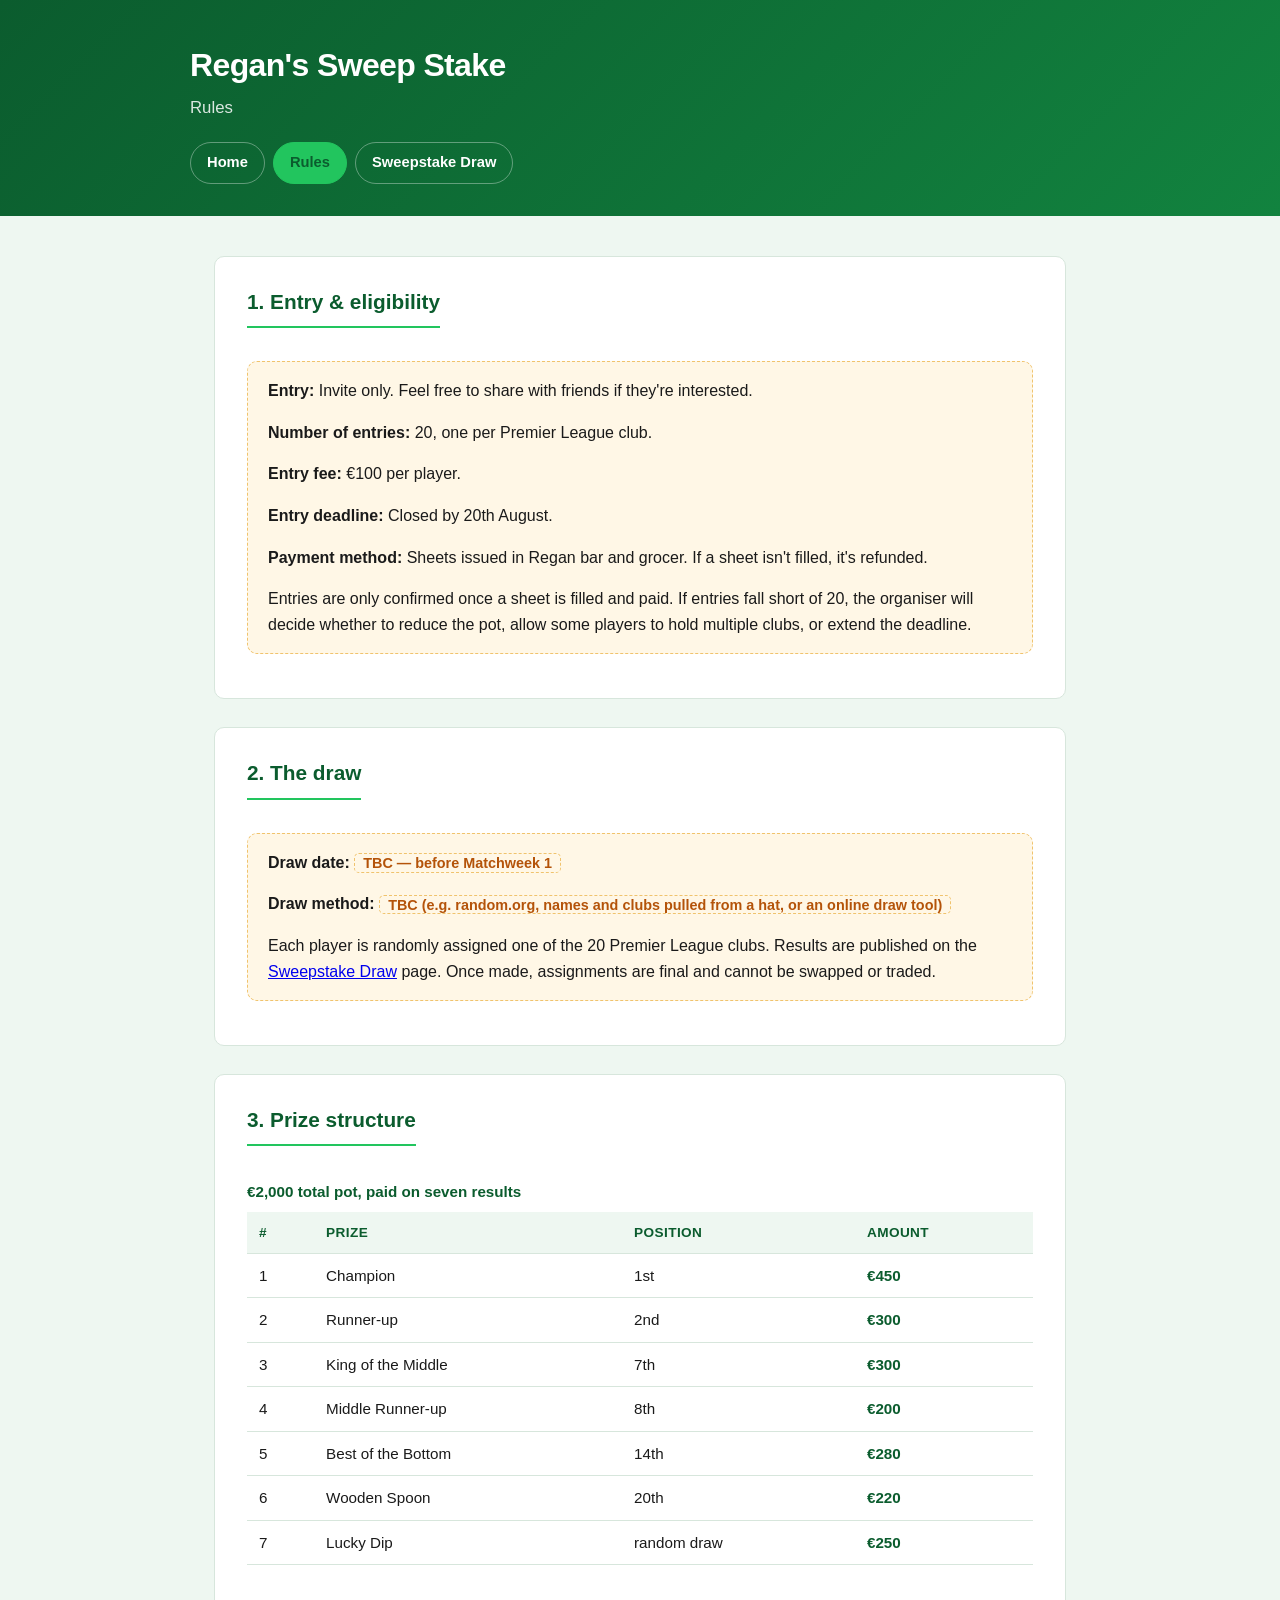
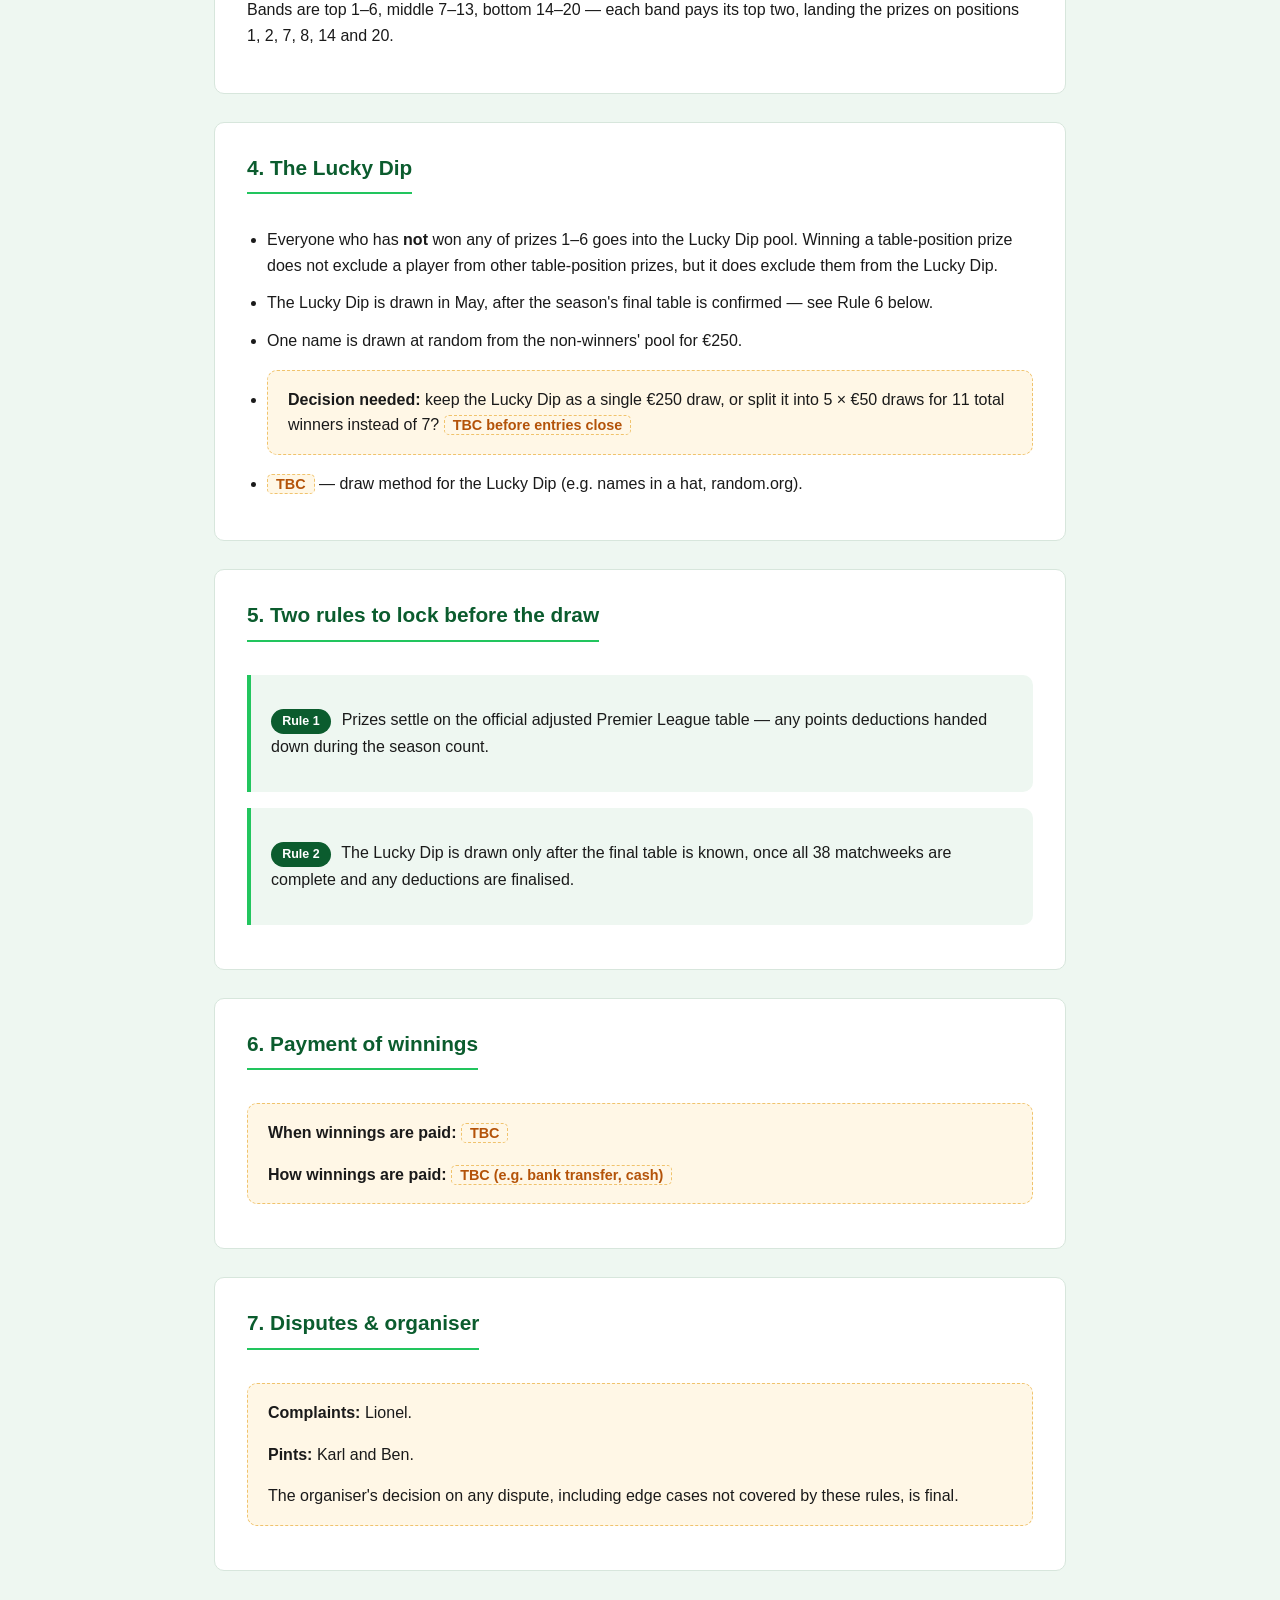
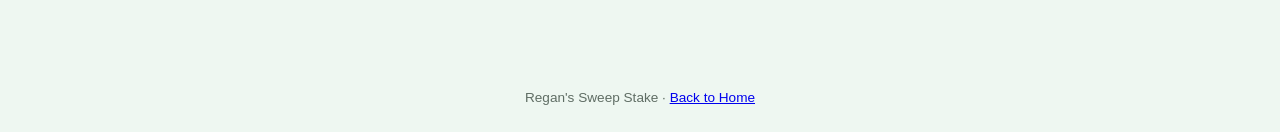
==== rules.html @ c2c874d7 "Remove 'the orange men' reference" ====
<!doctype html>
<html lang="en">
<head>
  <meta charset="utf-8">
  <meta name="viewport" content="width=device-width, initial-scale=1">
  <title>Rules &mdash; Regan's Sweep Stake</title>
  <link rel="stylesheet" href="assets/style.css">
</head>
<body>
  <header class="site-header">
    <div class="header-inner">
      <h1>Regan's Sweep Stake</h1>
      <p class="tagline">Rules</p>
      <nav class="site-nav">
        <a href="index.html">Home</a>
        <a href="rules.html" class="active">Rules</a>
        <a href="sweepstake.html">Sweepstake Draw</a>
      </nav>
    </div>
  </header>

  <main>
    <section>
      <h2>1. Entry &amp; eligibility</h2>
      <div class="placeholder-block">
        <p><strong>Entry:</strong> Invite only. Feel free to share with friends if they're interested.</p>
        <p><strong>Number of entries:</strong> 20, one per Premier League club.</p>
        <p><strong>Entry fee:</strong> &euro;100 per player.</p>
        <p><strong>Entry deadline:</strong> Closed by 20th August.</p>
        <p><strong>Payment method:</strong> Sheets issued in Regan bar and grocer. If a sheet isn't filled, it's refunded.</p>
        <p>Entries are only confirmed once a sheet is filled and paid. If entries fall short of 20, the organiser will decide whether to reduce the pot, allow some players to hold multiple clubs, or extend the deadline.</p>
      </div>
    </section>

    <section>
      <h2>2. The draw</h2>
      <div class="placeholder-block">
        <p><strong>Draw date:</strong> <span class="placeholder">TBC &mdash; before Matchweek 1</span></p>
        <p><strong>Draw method:</strong> <span class="placeholder">TBC (e.g. random.org, names and clubs pulled from a hat, or an online draw tool)</span></p>
        <p>Each player is randomly assigned one of the 20 Premier League clubs. Results are published on the <a href="sweepstake.html">Sweepstake Draw</a> page. Once made, assignments are final and cannot be swapped or traded.</p>
      </div>
    </section>

    <section>
      <h2>3. Prize structure</h2>
      <div class="overflow-scroll">
        <table>
          <caption>&euro;2,000 total pot, paid on seven results</caption>
          <thead>
            <tr>
              <th>#</th>
              <th>Prize</th>
              <th>Position</th>
              <th>Amount</th>
            </tr>
          </thead>
          <tbody>
            <tr class="prize-row"><td>1</td><td>Champion</td><td>1st</td><td class="amount">&euro;450</td></tr>
            <tr class="prize-row"><td>2</td><td>Runner-up</td><td>2nd</td><td class="amount">&euro;300</td></tr>
            <tr class="prize-row"><td>3</td><td>King of the Middle</td><td>7th</td><td class="amount">&euro;300</td></tr>
            <tr class="prize-row"><td>4</td><td>Middle Runner-up</td><td>8th</td><td class="amount">&euro;200</td></tr>
            <tr class="prize-row"><td>5</td><td>Best of the Bottom</td><td>14th</td><td class="amount">&euro;280</td></tr>
            <tr class="prize-row"><td>6</td><td>Wooden Spoon</td><td>20th</td><td class="amount">&euro;220</td></tr>
            <tr class="prize-row"><td>7</td><td>Lucky Dip</td><td>random draw</td><td class="amount">&euro;250</td></tr>
          </tbody>
        </table>
      </div>
      <p>
        Bands are top 1&ndash;6, middle 7&ndash;13, bottom 14&ndash;20 &mdash; each band pays
        its top two, landing the prizes on positions 1, 2, 7, 8, 14 and 20.
      </p>
    </section>

    <section id="lucky-dip">
      <h2>4. The Lucky Dip</h2>
      <ul class="rules-list">
        <li>Everyone who has <strong>not</strong> won any of prizes 1&ndash;6 goes into the Lucky Dip pool. Winning a table-position prize does not exclude a player from other table-position prizes, but it does exclude them from the Lucky Dip.</li>
        <li>The Lucky Dip is drawn in May, after the season's final table is confirmed &mdash; see Rule 6 below.</li>
        <li>One name is drawn at random from the non-winners' pool for &euro;250.</li>
        <li>
          <div class="placeholder-block">
            <p><strong>Decision needed:</strong> keep the Lucky Dip as a single &euro;250 draw, or split it into 5 &times; &euro;50 draws for 11 total winners instead of 7? <span class="placeholder">TBC before entries close</span></p>
          </div>
        </li>
        <li><span class="placeholder">TBC</span> &mdash; draw method for the Lucky Dip (e.g. names in a hat, random.org).</li>
      </ul>
    </section>

    <section>
      <h2>5. Two rules to lock before the draw</h2>
      <div class="callout locked">
        <p><span class="pill">Rule 1</span> Prizes settle on the official adjusted Premier League table &mdash; any points deductions handed down during the season count.</p>
      </div>
      <div class="callout locked">
        <p><span class="pill">Rule 2</span> The Lucky Dip is drawn only after the final table is known, once all 38 matchweeks are complete and any deductions are finalised.</p>
      </div>
    </section>

    <section>
      <h2>6. Payment of winnings</h2>
      <div class="placeholder-block">
        <p><strong>When winnings are paid:</strong> <span class="placeholder">TBC</span></p>
        <p><strong>How winnings are paid:</strong> <span class="placeholder">TBC (e.g. bank transfer, cash)</span></p>
      </div>
    </section>

    <section>
      <h2>7. Disputes &amp; organiser</h2>
      <div class="placeholder-block">
        <p><strong>Complaints:</strong> Lionel.</p>
        <p><strong>Pints:</strong> Karl and Ben.</p>
        <p>The organiser's decision on any dispute, including edge cases not covered by these rules, is final.</p>
      </div>
    </section>
  </main>

  <footer class="site-footer">
    Regan's Sweep Stake &middot; <a href="index.html">Back to Home</a>
  </footer>
</body>
</html>
---- assets/style.css ----
:root {
  --purple: #0b5c2e;
  --purple-light: #12833f;
  --green: #22c55e;
  --ink: #1a1a1a;
  --paper: #ffffff;
  --paper-alt: #eef7f1;
  --border: #d7e6dc;
  --amber: #b45309;
  --amber-bg: #fff7e6;
  --amber-border: #f0c36d;
  --muted: #5f6d64;
  --radius: 10px;
  --max-width: 900px;
}

* { box-sizing: border-box; }

body {
  margin: 0;
  font-family: -apple-system, BlinkMacSystemFont, "Segoe UI", Roboto, Helvetica, Arial, sans-serif;
  color: var(--ink);
  background: var(--paper-alt);
  line-height: 1.6;
}

header.site-header {
  background: linear-gradient(135deg, var(--purple), var(--purple-light));
  color: var(--paper);
  padding: 2.5rem 1.5rem 2rem;
}

.header-inner {
  max-width: var(--max-width);
  margin: 0 auto;
}

.site-header h1 {
  margin: 0 0 0.25rem;
  font-size: 2rem;
  letter-spacing: -0.02em;
}

.site-header p.tagline {
  margin: 0 0 1.25rem;
  color: rgba(255,255,255,0.85);
  font-size: 1.05rem;
}

nav.site-nav {
  display: flex;
  gap: 0.5rem;
  flex-wrap: wrap;
}

nav.site-nav a {
  color: var(--paper);
  text-decoration: none;
  padding: 0.5rem 1rem;
  border-radius: 999px;
  border: 1px solid rgba(255,255,255,0.35);
  font-size: 0.92rem;
  font-weight: 600;
  transition: background 0.15s ease;
}

nav.site-nav a:hover,
nav.site-nav a.active {
  background: var(--green);
  border-color: var(--green);
  color: var(--purple);
}

main {
  max-width: var(--max-width);
  margin: 0 auto;
  padding: 2.5rem 1.5rem 4rem;
}

section {
  background: var(--paper);
  border: 1px solid var(--border);
  border-radius: var(--radius);
  padding: 1.75rem 2rem;
  margin-bottom: 1.75rem;
}

section h2 {
  margin-top: 0;
  color: var(--purple);
  font-size: 1.3rem;
  border-bottom: 2px solid var(--green);
  padding-bottom: 0.5rem;
  display: inline-block;
}

section h3 {
  color: var(--purple);
  font-size: 1.05rem;
  margin-bottom: 0.5rem;
}

table {
  width: 100%;
  border-collapse: collapse;
  margin: 1rem 0;
  font-size: 0.95rem;
}

caption {
  caption-side: top;
  text-align: left;
  font-weight: 600;
  color: var(--purple);
  margin-bottom: 0.5rem;
}

th, td {
  text-align: left;
  padding: 0.6rem 0.75rem;
  border-bottom: 1px solid var(--border);
}

th {
  background: var(--paper-alt);
  color: var(--purple);
  font-weight: 700;
  font-size: 0.85rem;
  text-transform: uppercase;
  letter-spacing: 0.03em;
}

tr.prize-row td.amount {
  font-weight: 700;
  color: var(--purple);
}

.overflow-scroll {
  overflow-x: auto;
}

.placeholder {
  color: var(--amber);
  background: var(--amber-bg);
  border: 1px dashed var(--amber-border);
  padding: 0.05rem 0.5rem;
  border-radius: 5px;
  font-size: 0.9em;
  font-weight: 600;
  white-space: nowrap;
}

.placeholder-block {
  background: var(--amber-bg);
  border: 1px dashed var(--amber-border);
  border-radius: var(--radius);
  padding: 1rem 1.25rem;
  margin: 1rem 0;
}

.placeholder-block p:first-child { margin-top: 0; }
.placeholder-block p:last-child { margin-bottom: 0; }

.callout {
  background: var(--paper-alt);
  border-left: 4px solid var(--purple);
  border-radius: 0 var(--radius) var(--radius) 0;
  padding: 1rem 1.25rem;
  margin: 1rem 0;
}

.callout.locked {
  border-left-color: var(--green);
}

.pill {
  display: inline-block;
  background: var(--purple);
  color: var(--paper);
  border-radius: 999px;
  padding: 0.15rem 0.7rem;
  font-size: 0.78rem;
  font-weight: 700;
  margin-right: 0.4rem;
}

ol.rules-list, ul.rules-list {
  padding-left: 1.25rem;
}

ol.rules-list li, ul.rules-list li {
  margin-bottom: 0.75rem;
}

.pot-total {
  font-size: 1.5rem;
  font-weight: 800;
  color: var(--purple);
}

.committee-grid {
  display: grid;
  grid-template-columns: repeat(3, 1fr);
  gap: 1.5rem;
  text-align: center;
}

.committee-member img {
  width: 120px;
  height: 120px;
  border-radius: 50%;
  object-fit: cover;
  object-position: top center;
  border: 3px solid var(--green);
  display: block;
  margin: 0 auto 0.75rem;
}

.committee-member .name {
  font-weight: 700;
  color: var(--purple);
  margin: 0 0 0.15rem;
}

.committee-member .title {
  color: var(--muted);
  font-size: 0.88rem;
  margin: 0;
}

@media (max-width: 600px) {
  .committee-grid {
    grid-template-columns: 1fr;
  }
}

.opener {
  background: linear-gradient(135deg, var(--paper), var(--paper-alt));
  border: 2px solid var(--green);
}

.opener .opener-lede {
  font-size: 1.2rem;
  font-weight: 800;
  color: var(--purple);
  margin-top: 0;
}

.opener .opener-meta {
  font-size: 0.9rem;
  color: var(--muted);
  border-top: 1px dashed var(--border);
  padding-top: 0.85rem;
  margin-top: 1.15rem;
  margin-bottom: 0;
}

.opener .opener-meta + .opener-meta {
  border-top: none;
  padding-top: 0;
  margin-top: 0.5rem;
}

footer.site-footer {
  max-width: var(--max-width);
  margin: 0 auto;
  padding: 1.5rem;
  text-align: center;
  color: var(--muted);
  font-size: 0.85rem;
}

@media (max-width: 600px) {
  section { padding: 1.25rem 1.25rem; }
  .site-header h1 { font-size: 1.6rem; }
}
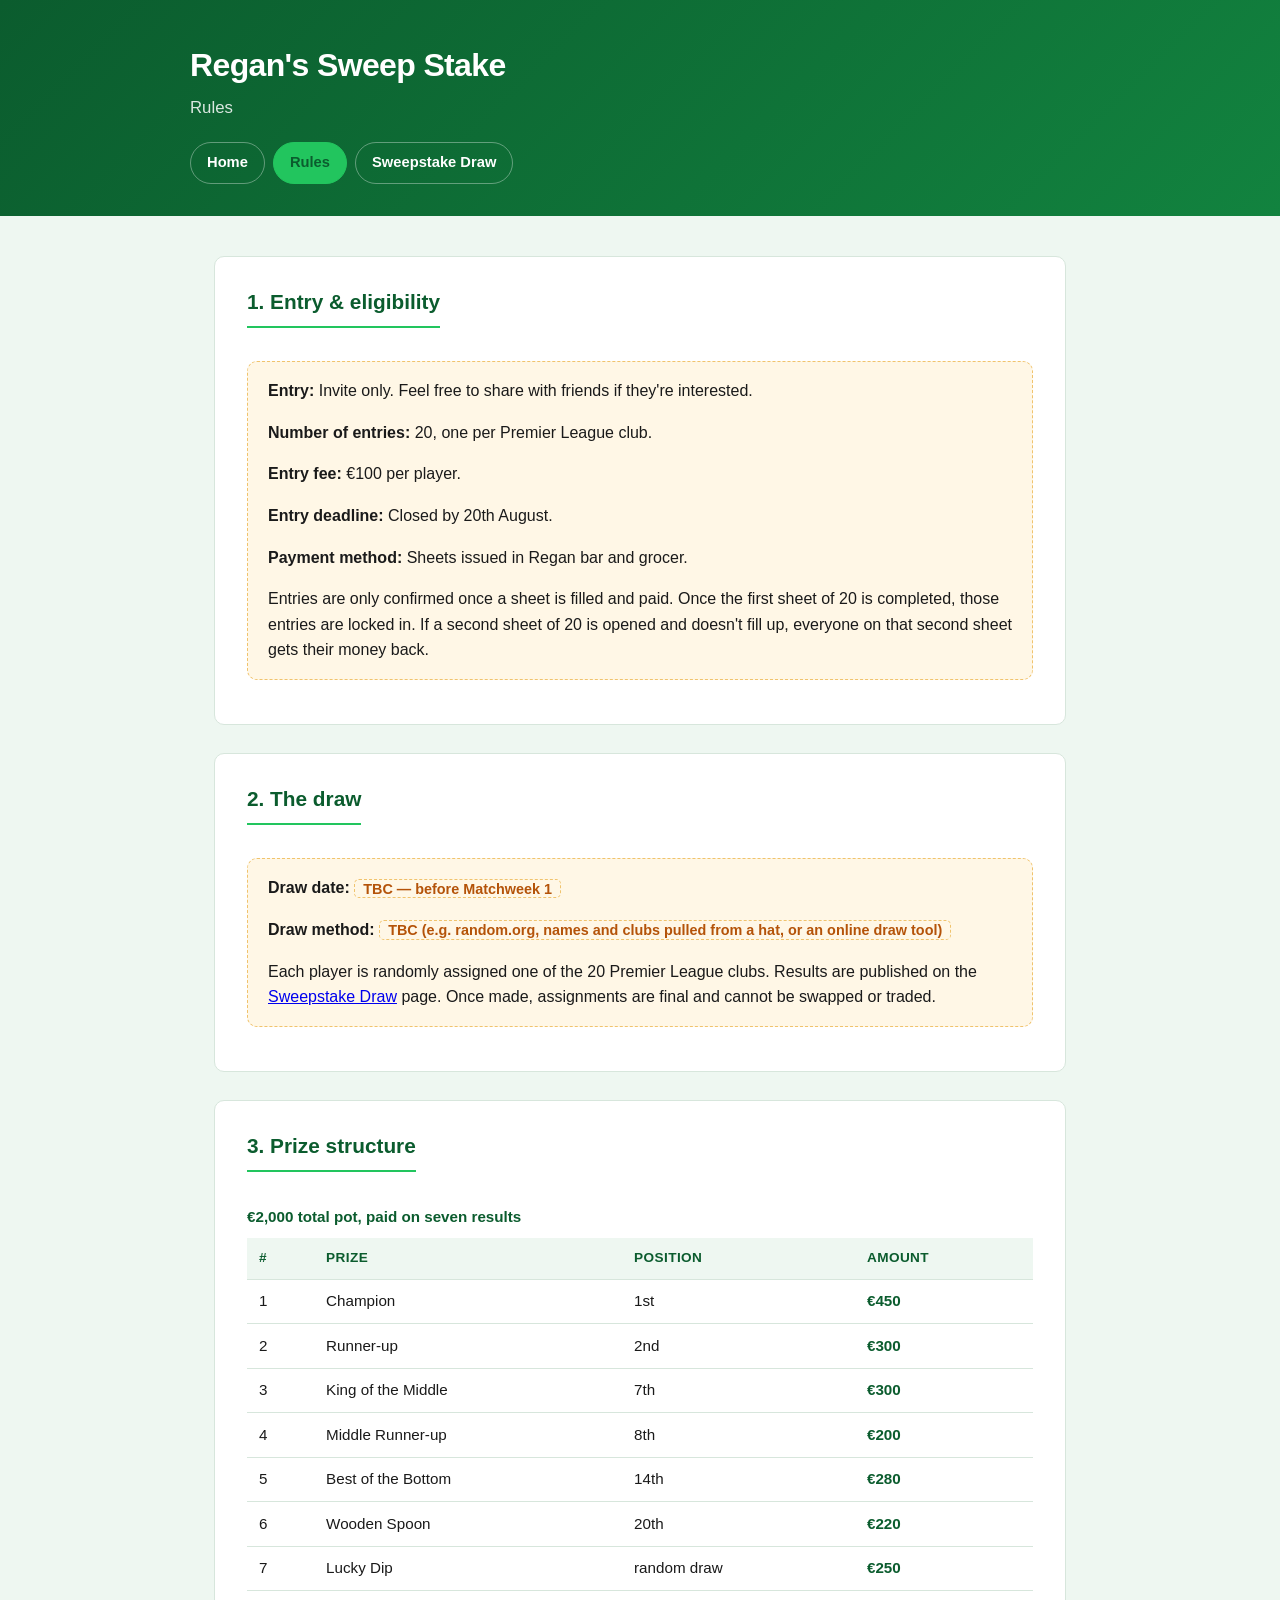
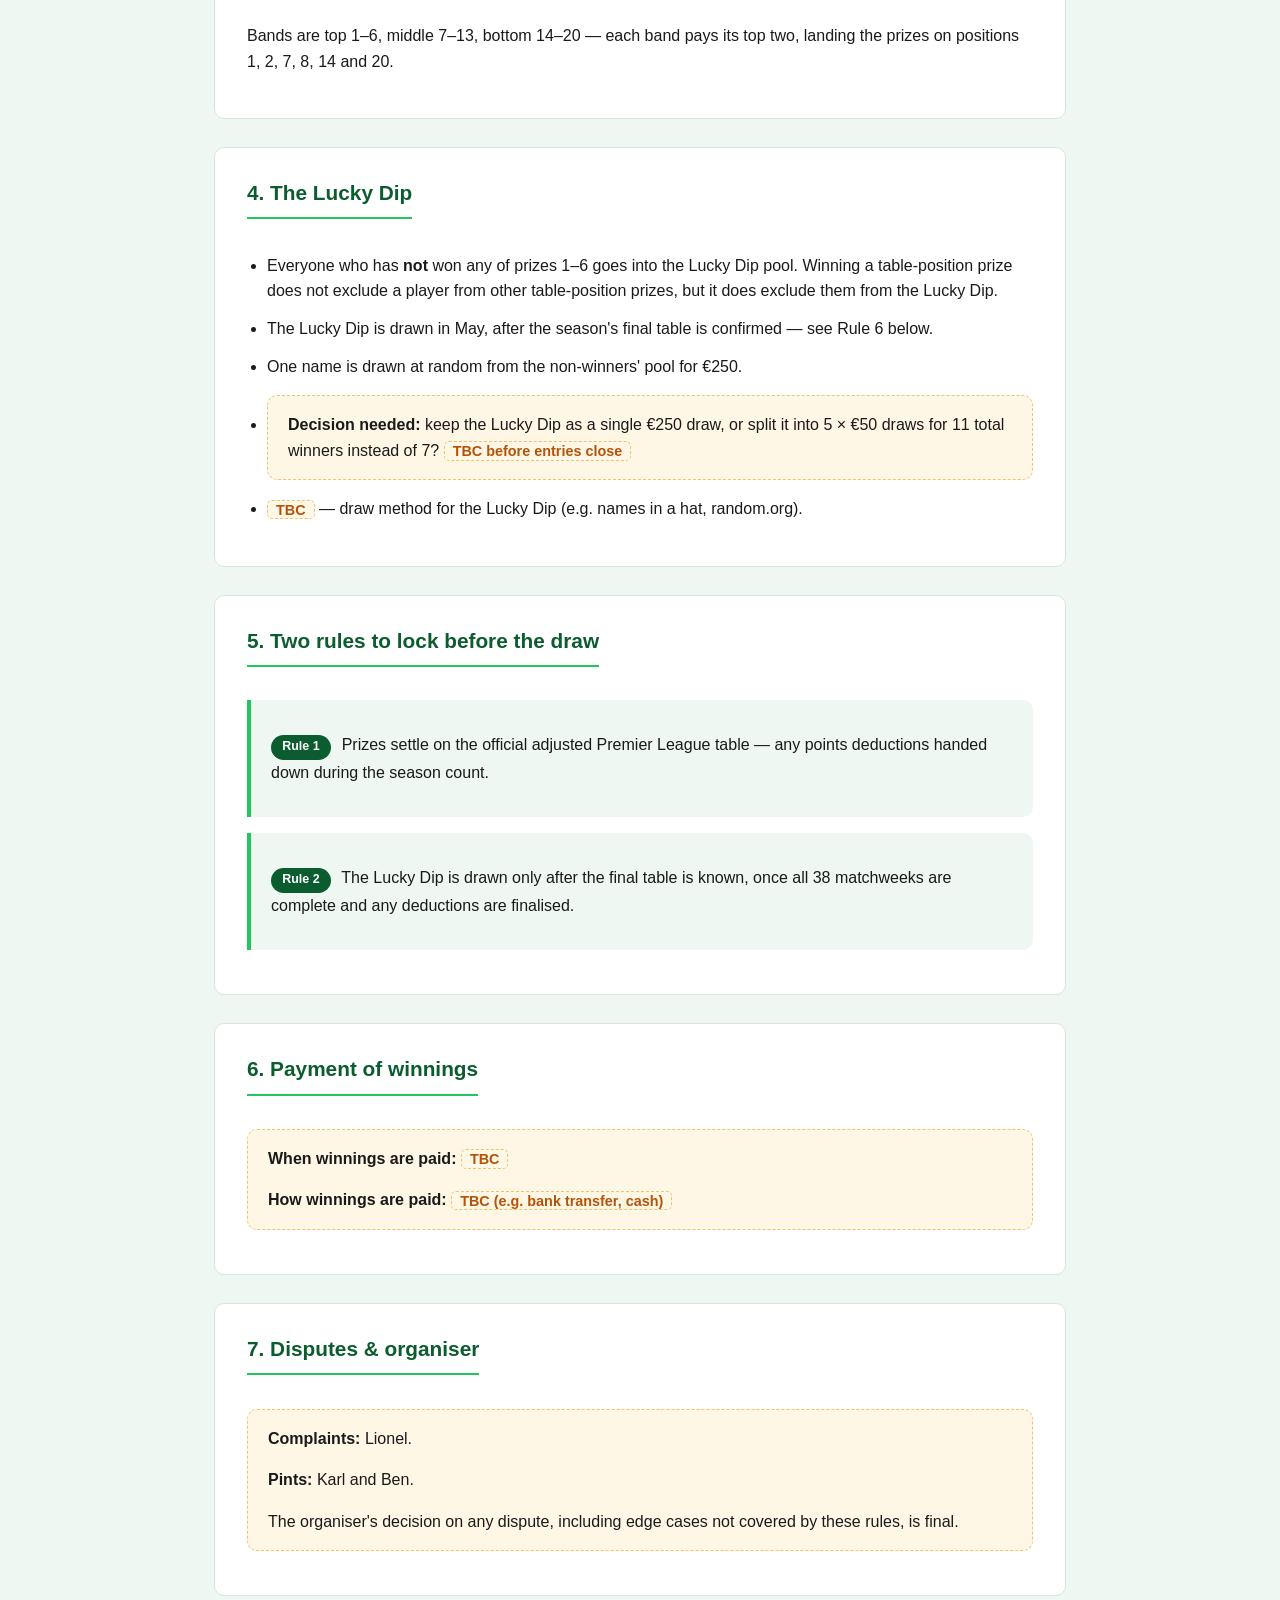
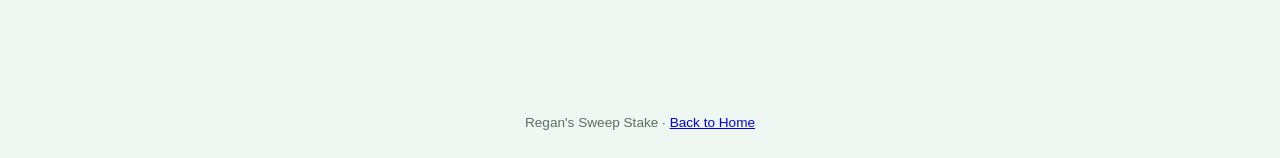
==== commit 96daa0f3: "Clarify first-sheet lock-in and second-sheet refund rule" ====
--- a/rules.html
+++ b/rules.html
@@ -27,8 +27,8 @@
         <p><strong>Number of entries:</strong> 20, one per Premier League club.</p>
         <p><strong>Entry fee:</strong> &euro;100 per player.</p>
         <p><strong>Entry deadline:</strong> Closed by 20th August.</p>
-        <p><strong>Payment method:</strong> Sheets issued in Regan bar and grocer. If a sheet isn't filled, it's refunded.</p>
-        <p>Entries are only confirmed once a sheet is filled and paid. If entries fall short of 20, the organiser will decide whether to reduce the pot, allow some players to hold multiple clubs, or extend the deadline.</p>
+        <p><strong>Payment method:</strong> Sheets issued in Regan bar and grocer.</p>
+        <p>Entries are only confirmed once a sheet is filled and paid. Once the first sheet of 20 is completed, those entries are locked in. If a second sheet of 20 is opened and doesn't fill up, everyone on that second sheet gets their money back.</p>
       </div>
     </section>
 
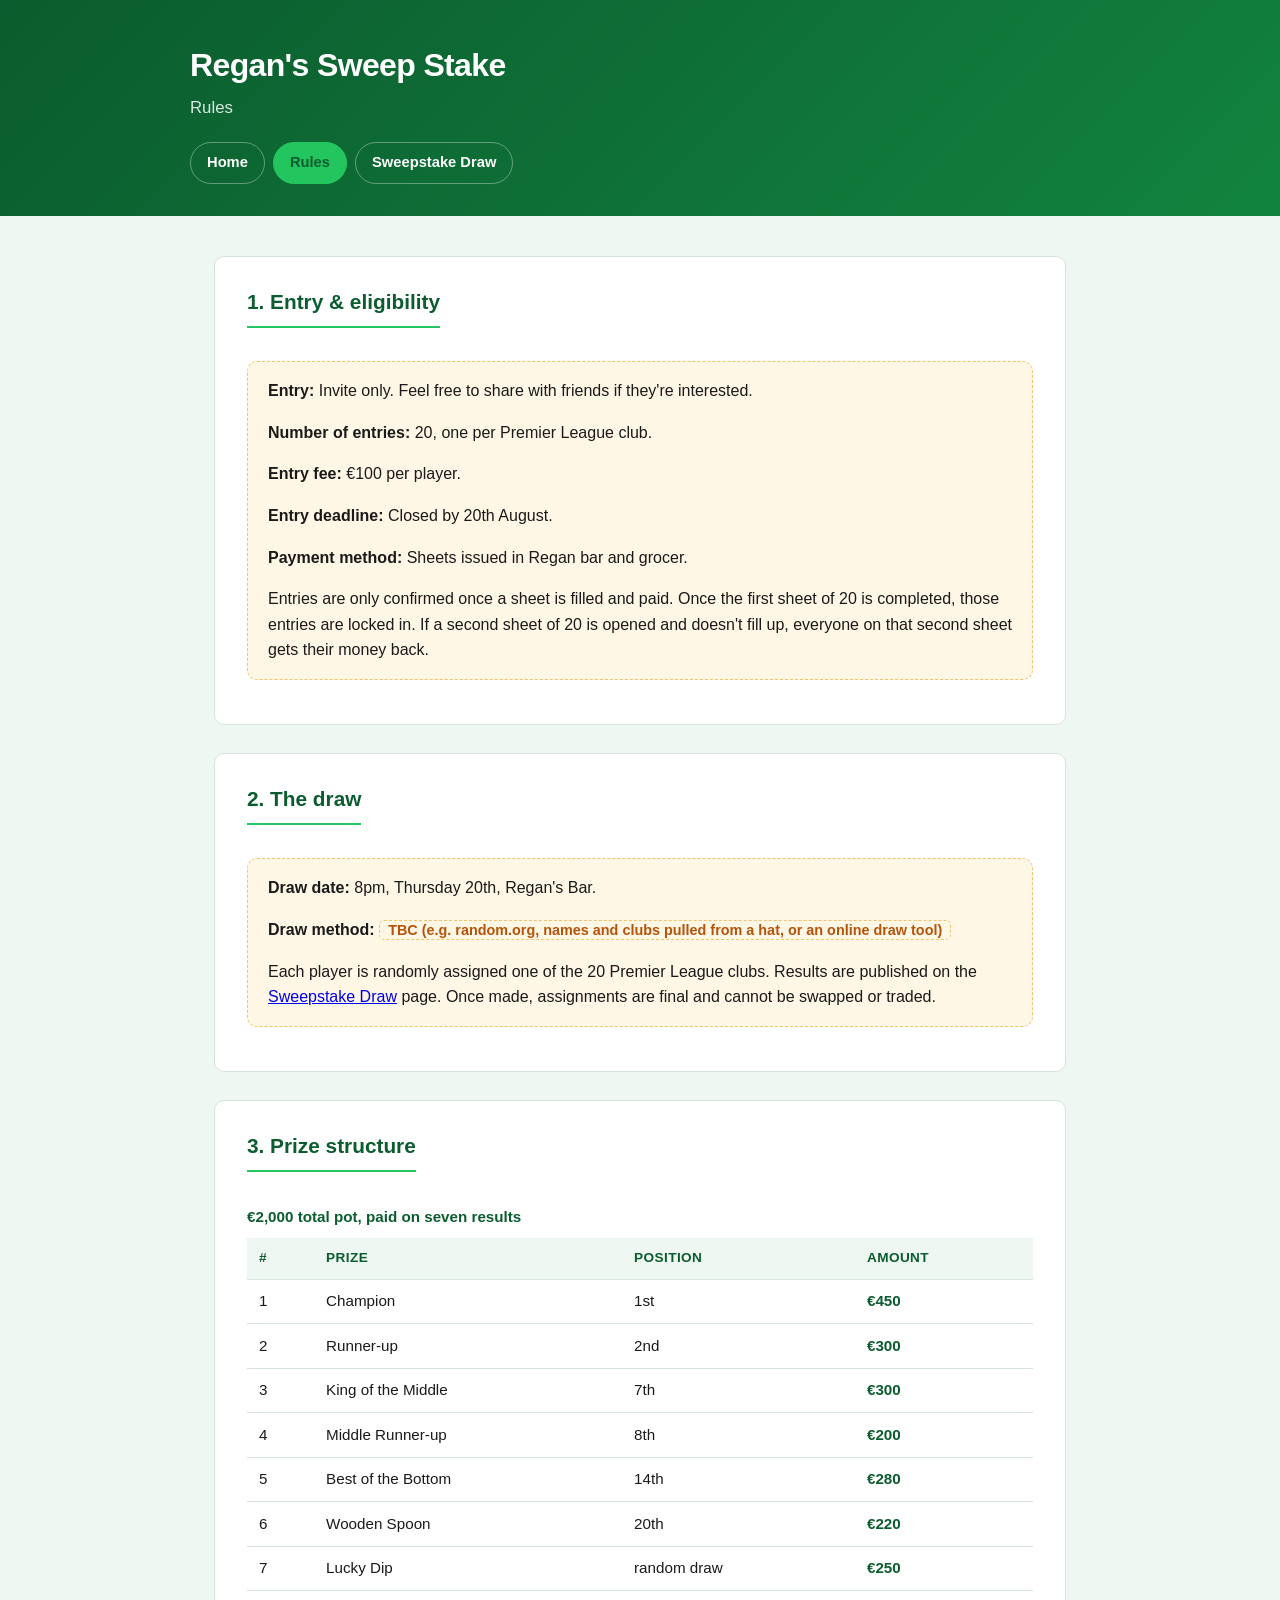
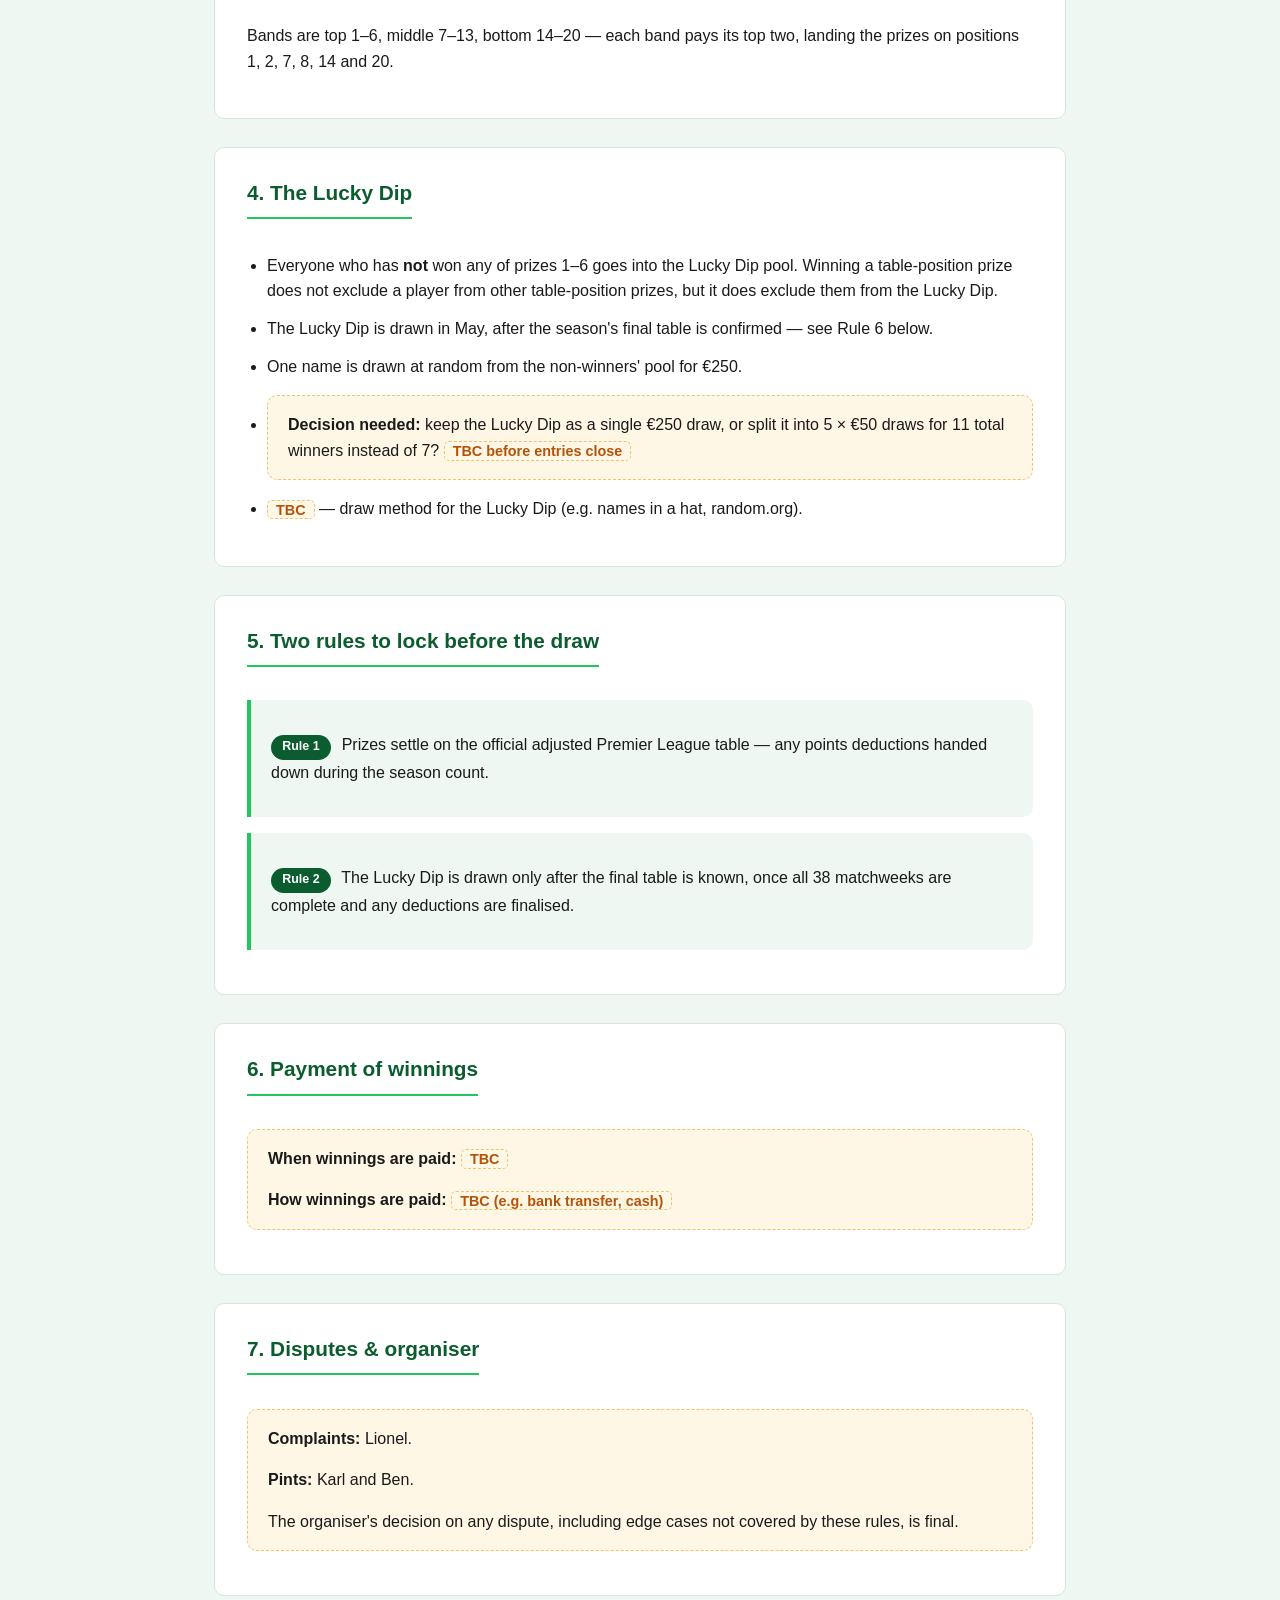
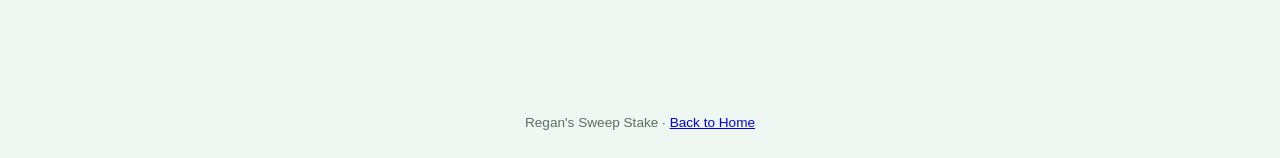
==== commit cba86f5d: "Make committee section collapsible, set draw date/venue Wraps the Organising Committee section in a " ====
--- a/rules.html
+++ b/rules.html
@@ -35,7 +35,7 @@
     <section>
       <h2>2. The draw</h2>
       <div class="placeholder-block">
-        <p><strong>Draw date:</strong> <span class="placeholder">TBC &mdash; before Matchweek 1</span></p>
+        <p><strong>Draw date:</strong> 8pm, Thursday 20th, Regan's Bar.</p>
         <p><strong>Draw method:</strong> <span class="placeholder">TBC (e.g. random.org, names and clubs pulled from a hat, or an online draw tool)</span></p>
         <p>Each player is randomly assigned one of the 20 Premier League clubs. Results are published on the <a href="sweepstake.html">Sweepstake Draw</a> page. Once made, assignments are final and cannot be swapped or traded.</p>
       </div>
--- a/assets/style.css
+++ b/assets/style.css
@@ -198,16 +198,42 @@
   color: var(--purple);
 }
 
+summary.section-summary {
+  cursor: pointer;
+  margin-bottom: 1rem;
+}
+
+summary.section-summary span {
+  color: var(--purple);
+  font-size: 1.3rem;
+  font-weight: 700;
+  border-bottom: 2px solid var(--green);
+  padding-bottom: 0.5rem;
+  display: inline-block;
+}
+
+details:not([open]) summary.section-summary {
+  margin-bottom: 0;
+}
+
 .committee-grid {
-  display: grid;
-  grid-template-columns: repeat(3, 1fr);
+  display: flex;
+  justify-content: center;
+  align-items: flex-start;
+  flex-wrap: nowrap;
   gap: 1.5rem;
   text-align: center;
+}
+
+.committee-member {
+  flex: 1 1 0;
+  min-width: 0;
 }
 
 .committee-member img {
   width: 120px;
   height: 120px;
+  max-width: 100%;
   border-radius: 50%;
   object-fit: cover;
   object-position: top center;
@@ -230,7 +256,20 @@
 
 @media (max-width: 600px) {
   .committee-grid {
-    grid-template-columns: 1fr;
+    gap: 0.75rem;
+  }
+
+  .committee-member img {
+    width: 72px;
+    height: 72px;
+  }
+
+  .committee-member .name {
+    font-size: 0.85rem;
+  }
+
+  .committee-member .title {
+    font-size: 0.72rem;
   }
 }
 
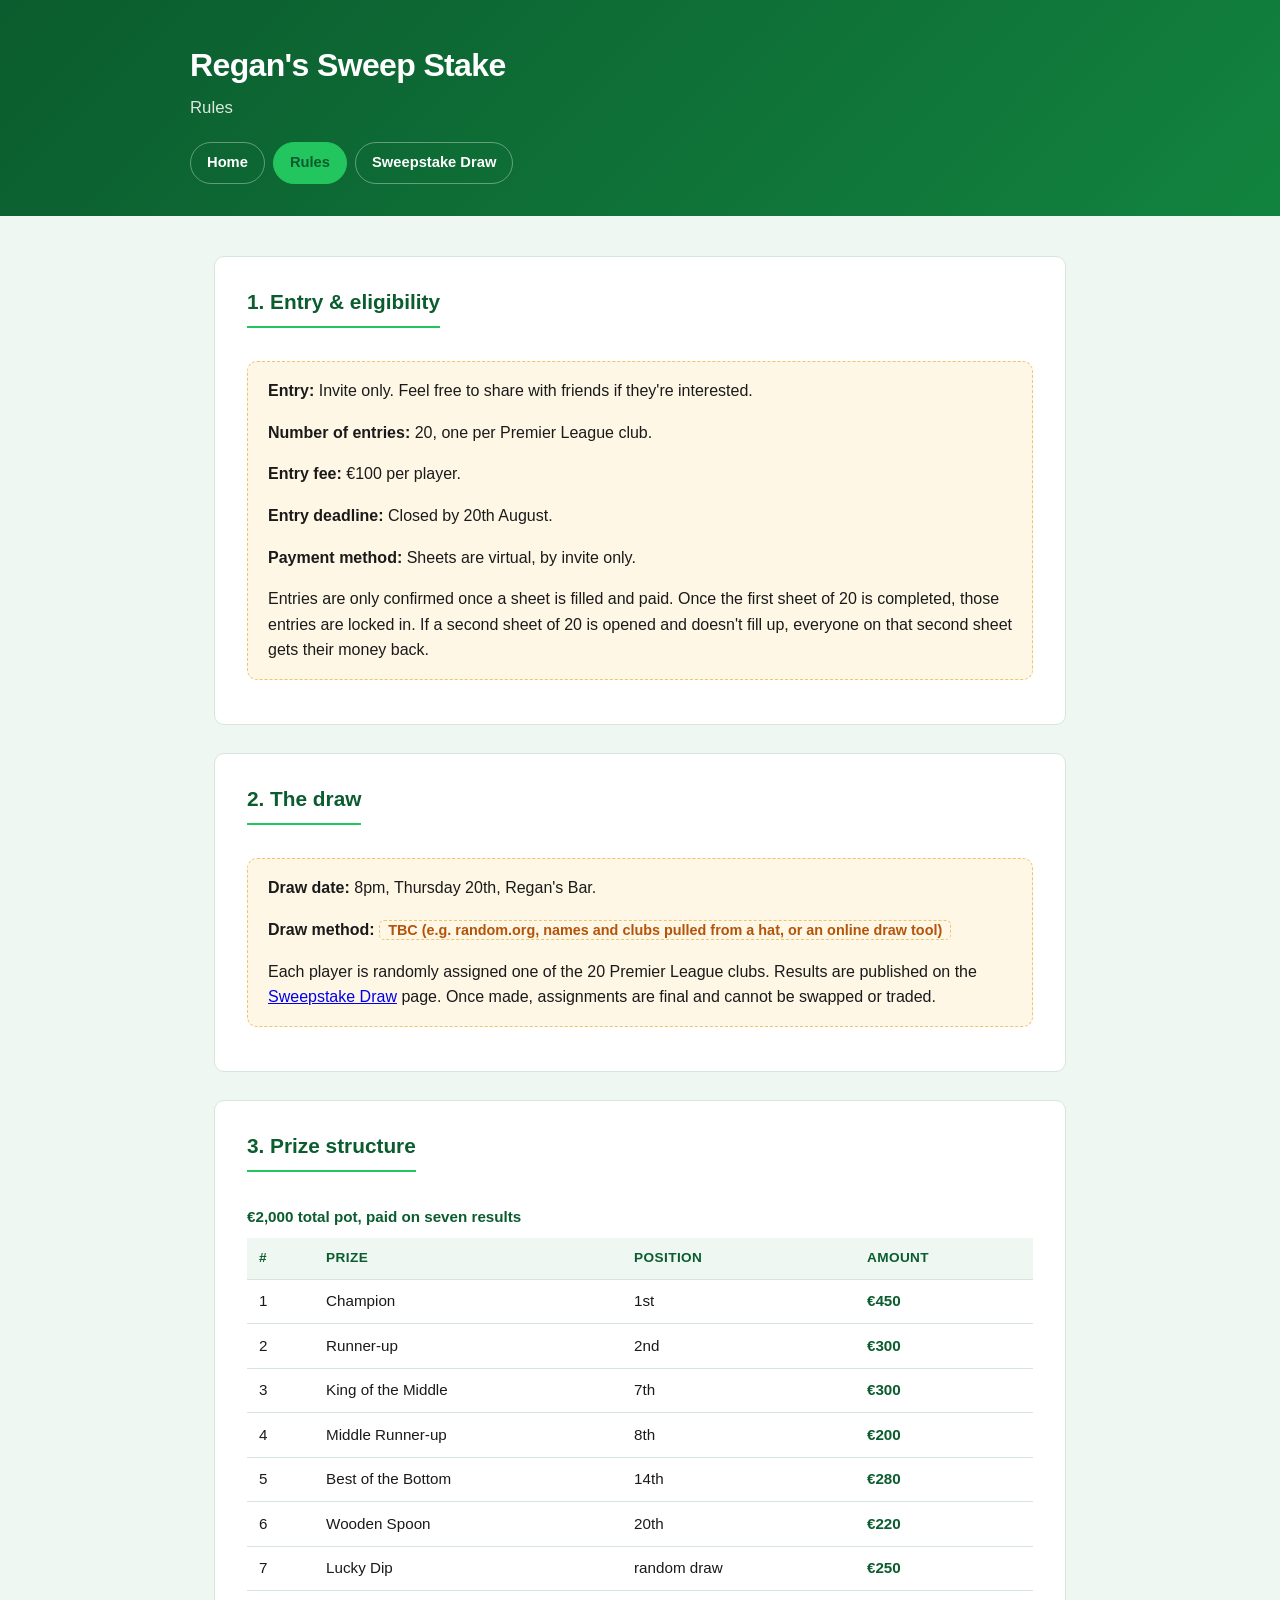
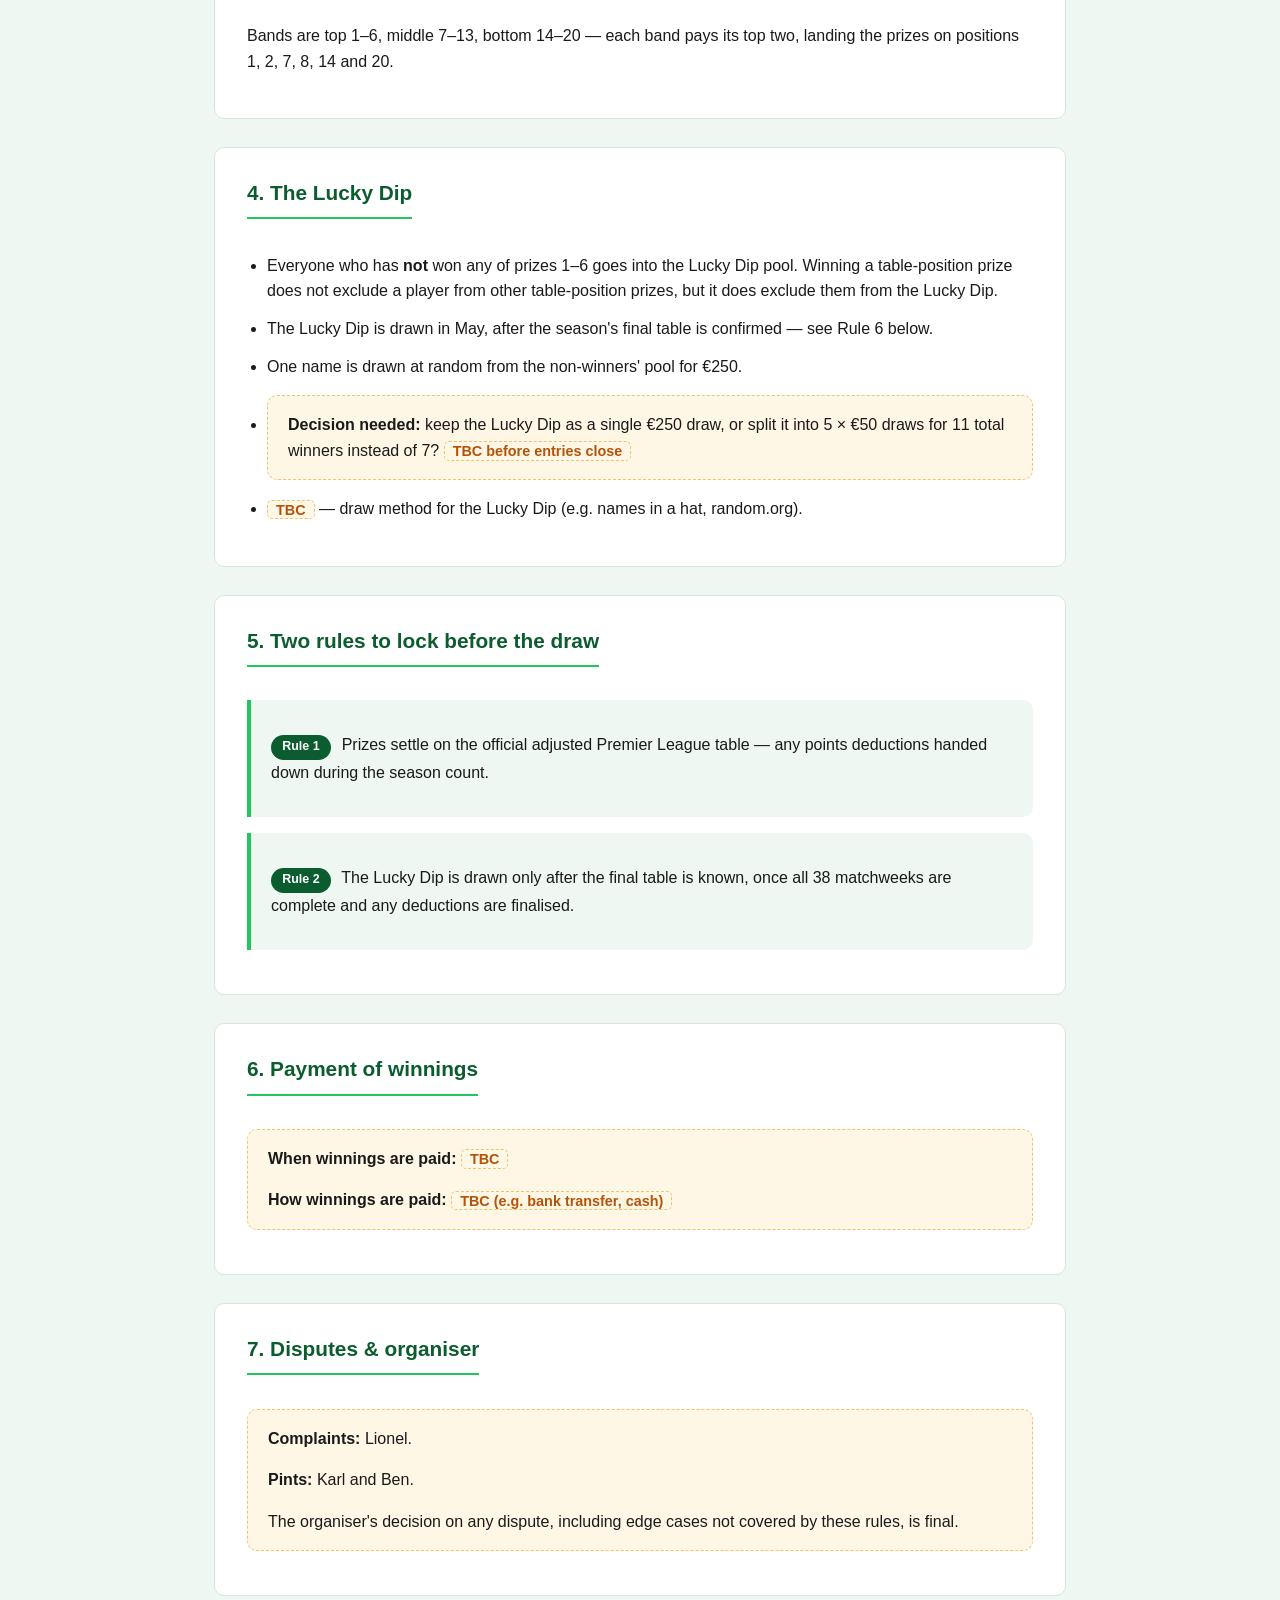
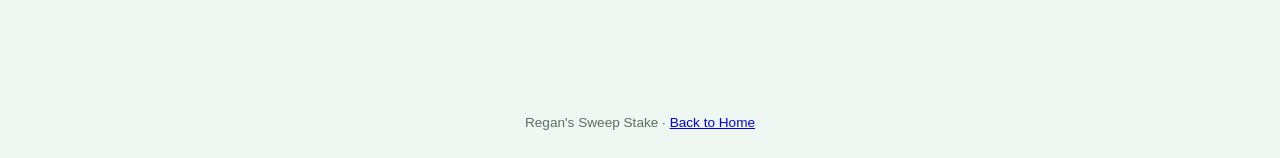
==== commit 7918420c: "Update sheets to virtual, invite only" ====
--- a/rules.html
+++ b/rules.html
@@ -27,7 +27,7 @@
         <p><strong>Number of entries:</strong> 20, one per Premier League club.</p>
         <p><strong>Entry fee:</strong> &euro;100 per player.</p>
         <p><strong>Entry deadline:</strong> Closed by 20th August.</p>
-        <p><strong>Payment method:</strong> Sheets issued in Regan bar and grocer.</p>
+        <p><strong>Payment method:</strong> Sheets are virtual, by invite only.</p>
         <p>Entries are only confirmed once a sheet is filled and paid. Once the first sheet of 20 is completed, those entries are locked in. If a second sheet of 20 is opened and doesn't fill up, everyone on that second sheet gets their money back.</p>
       </div>
     </section>
--- a/assets/style.css
+++ b/assets/style.css
@@ -139,6 +139,16 @@
   overflow-x: auto;
 }
 
+.paid-yes {
+  color: var(--purple);
+  font-weight: 700;
+}
+
+.paid-no {
+  color: var(--muted);
+  font-size: 0.9em;
+}
+
 .placeholder {
   color: var(--amber);
   background: var(--amber-bg);
@@ -160,6 +170,26 @@
 
 .placeholder-block p:first-child { margin-top: 0; }
 .placeholder-block p:last-child { margin-bottom: 0; }
+
+.payment-options {
+  display: flex;
+  flex-wrap: wrap;
+  gap: 1.5rem;
+  margin: 0.5rem 0 1rem;
+}
+
+.payment-option p {
+  margin: 0 0 0.4rem;
+}
+
+.payment-qr {
+  display: block;
+  width: 160px;
+  max-width: 100%;
+  border-radius: var(--radius);
+  border: 1px solid var(--amber-border);
+  margin: 0;
+}
 
 .callout {
   background: var(--paper-alt);
@@ -273,6 +303,23 @@
   }
 }
 
+.countdown-section {
+  text-align: center;
+}
+
+.countdown-timer {
+  font-size: 2rem;
+  font-weight: 800;
+  color: var(--purple);
+  margin: 0.25rem 0;
+  font-variant-numeric: tabular-nums;
+}
+
+.countdown-sub {
+  color: var(--muted);
+  margin: 0;
+}
+
 .opener {
   background: linear-gradient(135deg, var(--paper), var(--paper-alt));
   border: 2px solid var(--green);
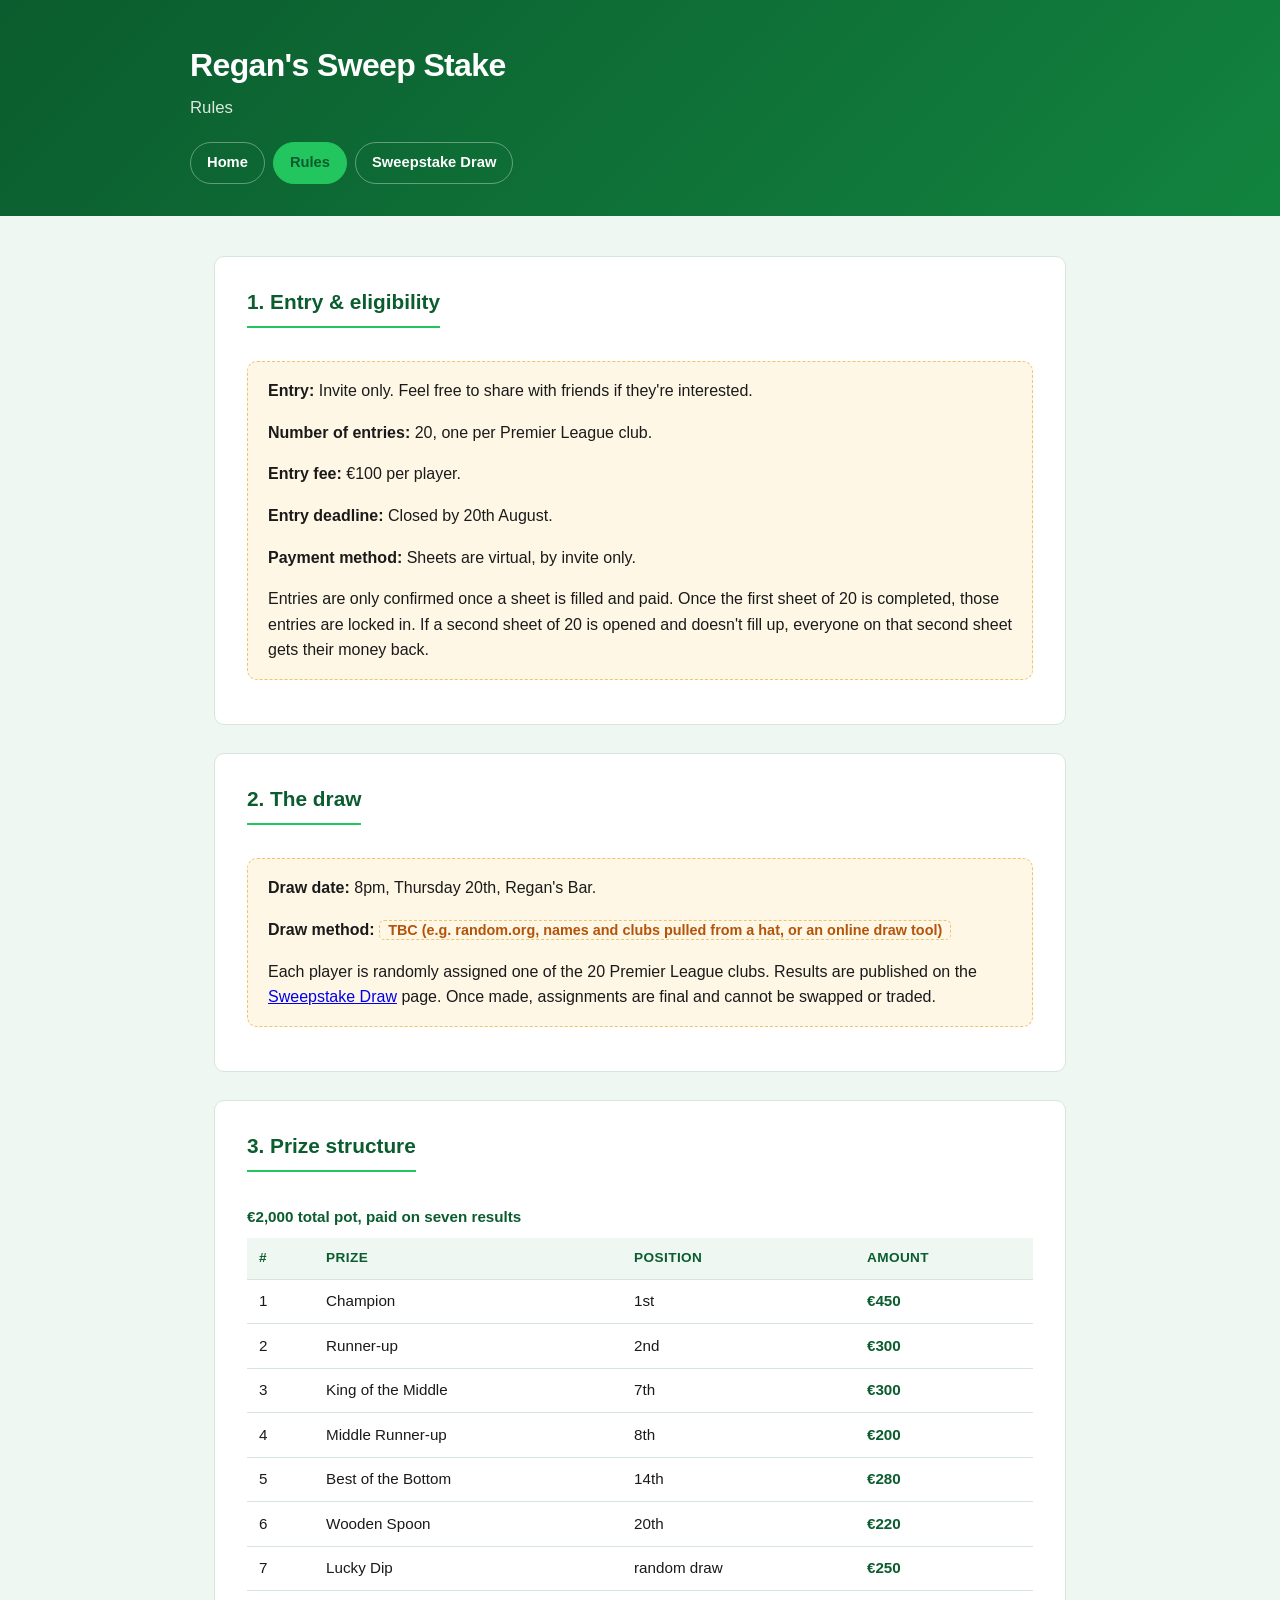
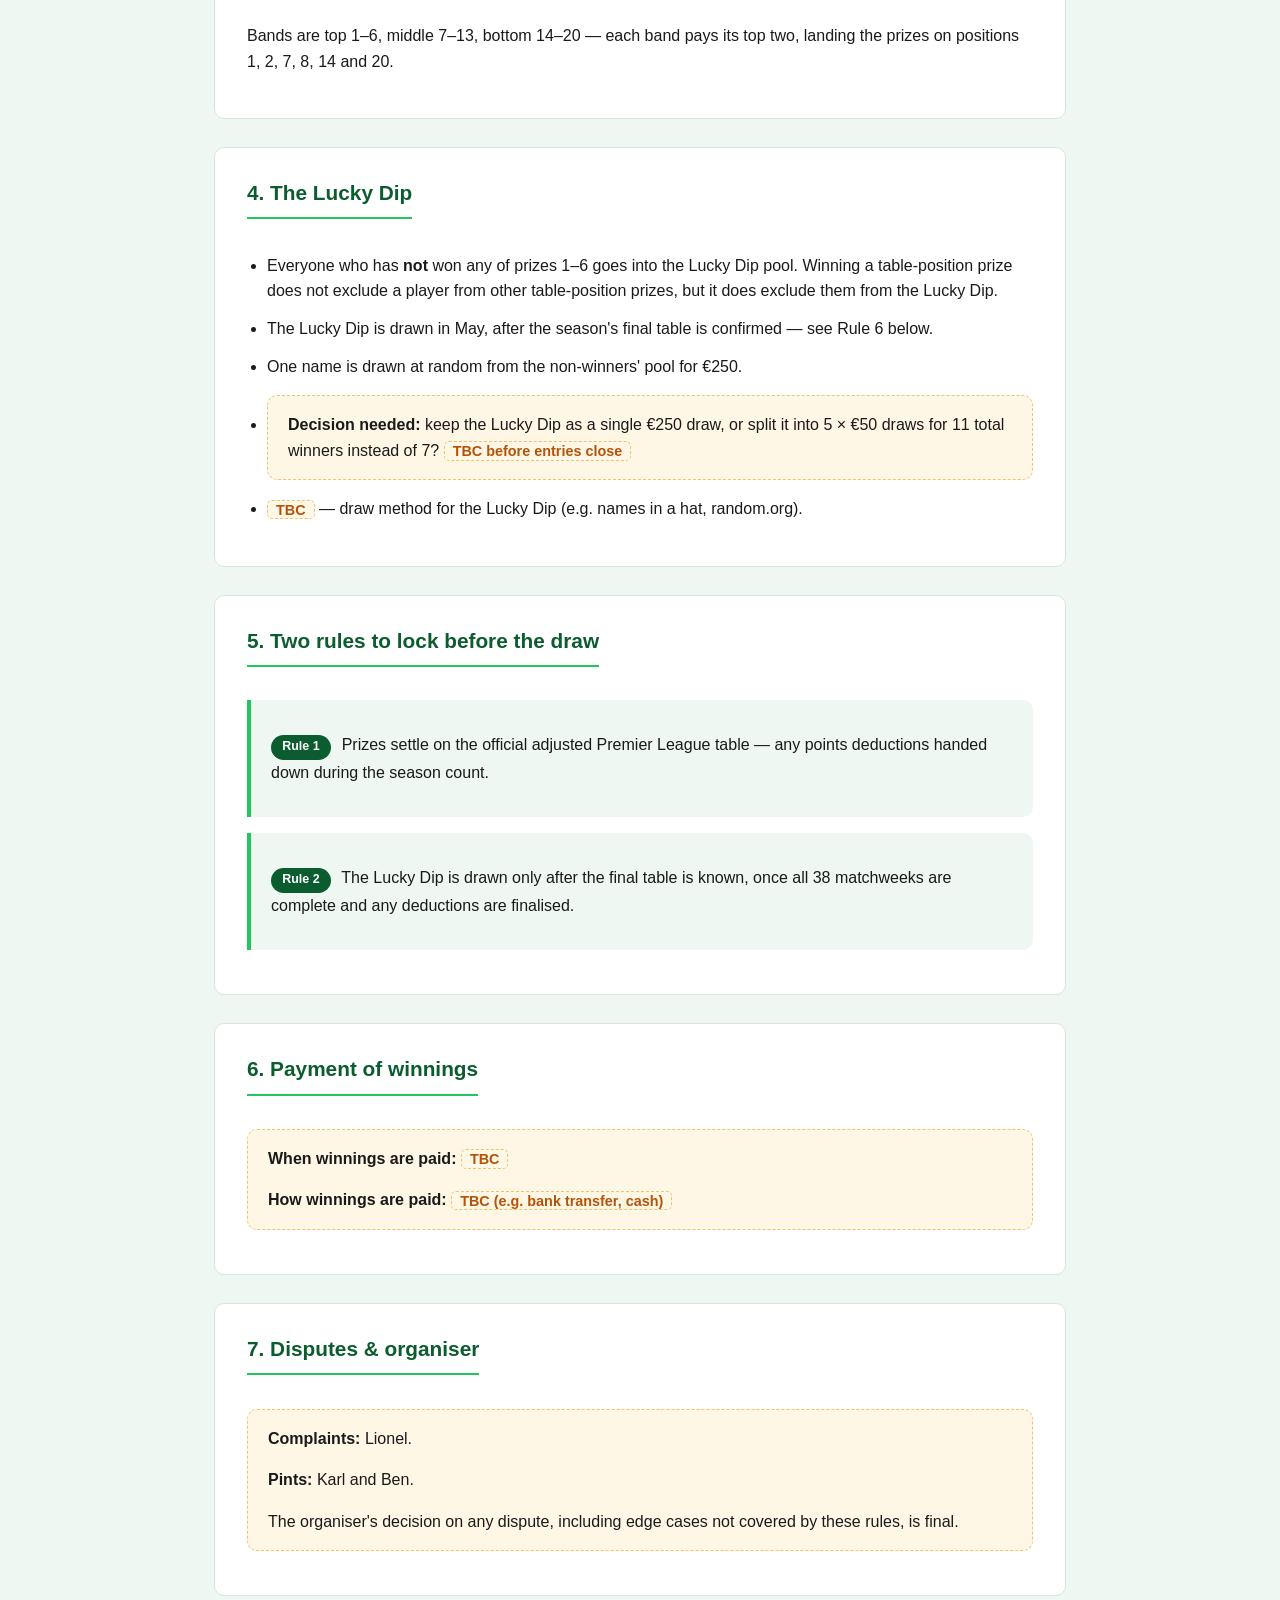
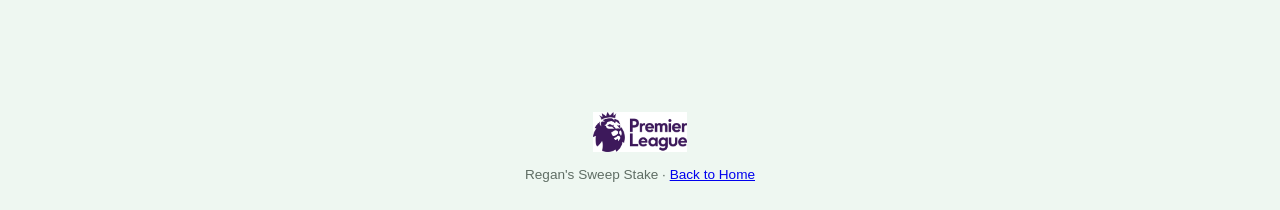
==== commit bc6bb311: "Add Premier League logo to site footer" ====
--- a/rules.html
+++ b/rules.html
@@ -115,7 +115,8 @@
   </main>
 
   <footer class="site-footer">
-    Regan's Sweep Stake &middot; <a href="index.html">Back to Home</a>
+    <img src="assets/brand/premier-league-logo.png" alt="Premier League" class="footer-logo">
+    <p>Regan's Sweep Stake &middot; <a href="index.html">Back to Home</a></p>
   </footer>
 </body>
 </html>
--- a/assets/style.css
+++ b/assets/style.css
@@ -356,6 +356,17 @@
   font-size: 0.85rem;
 }
 
+.footer-logo {
+  display: block;
+  height: 40px;
+  width: auto;
+  margin: 0 auto 0.75rem;
+}
+
+footer.site-footer p {
+  margin: 0;
+}
+
 @media (max-width: 600px) {
   section { padding: 1.25rem 1.25rem; }
   .site-header h1 { font-size: 1.6rem; }
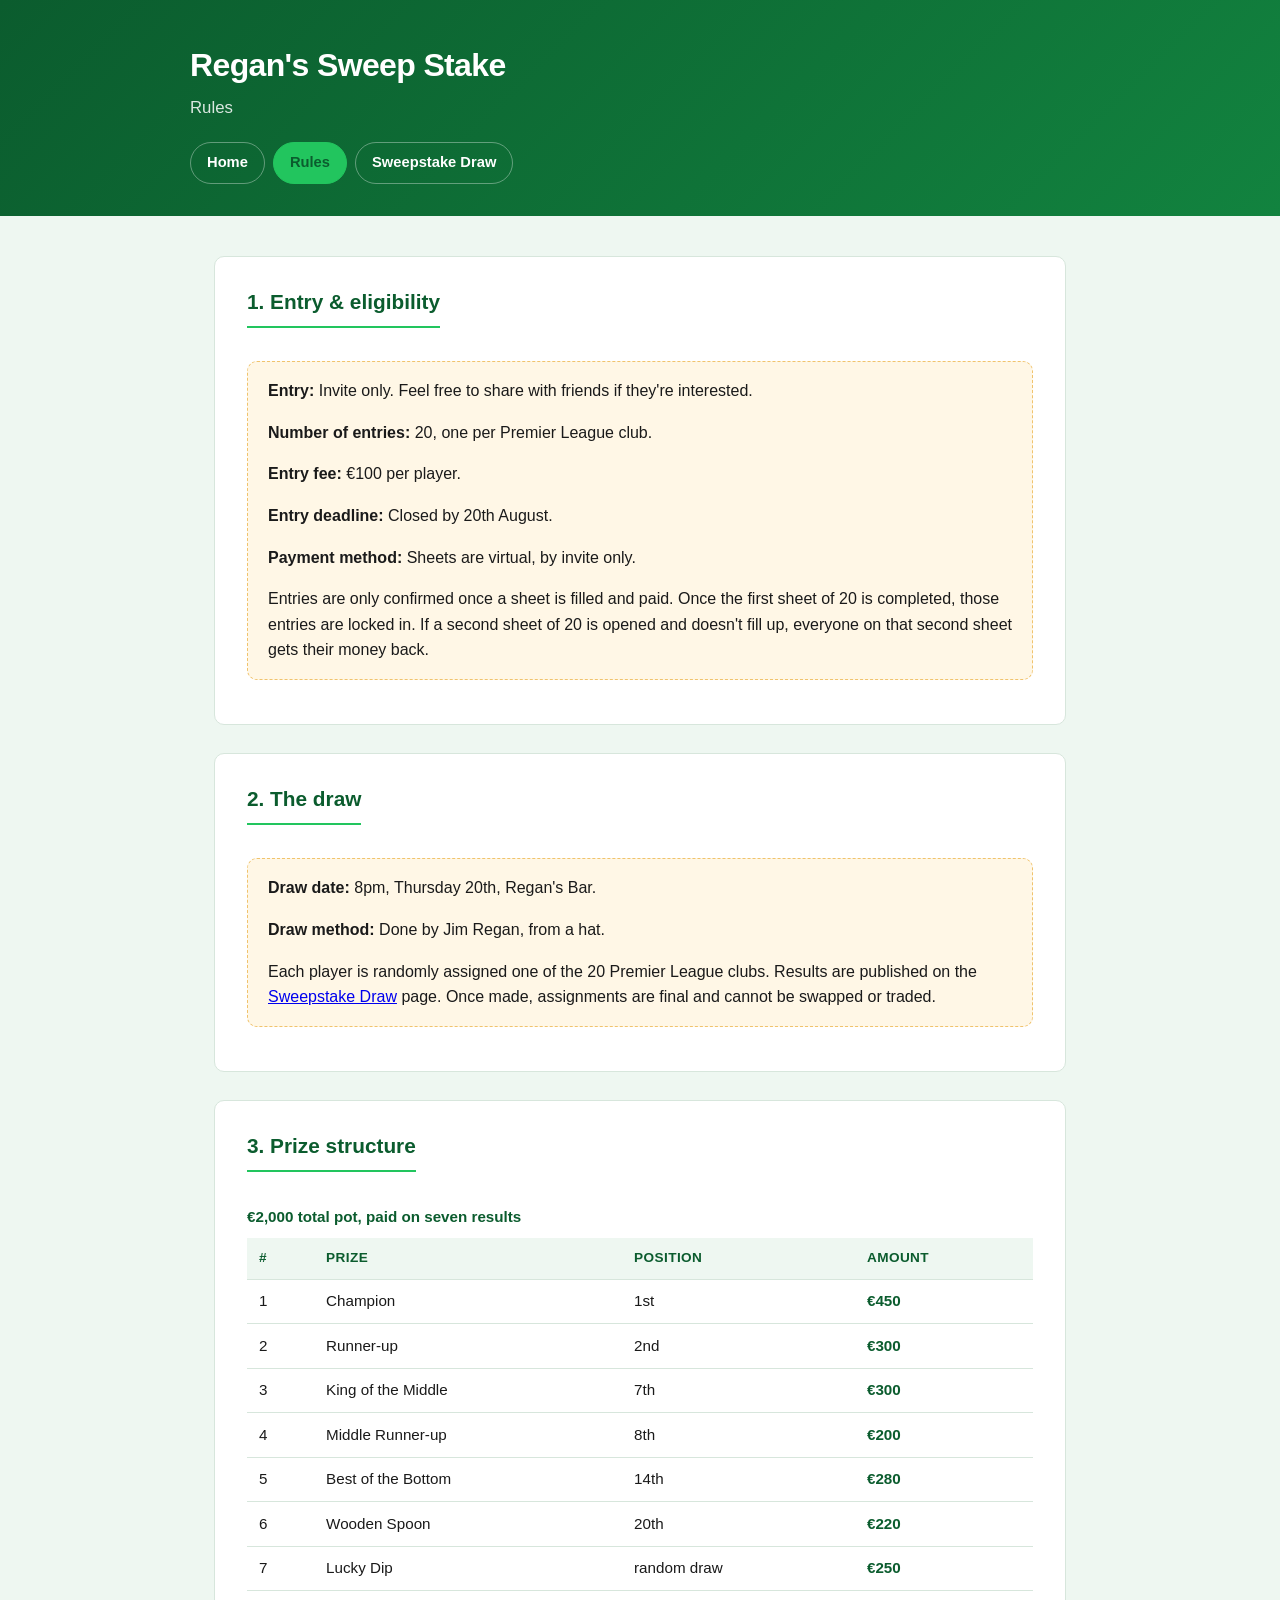
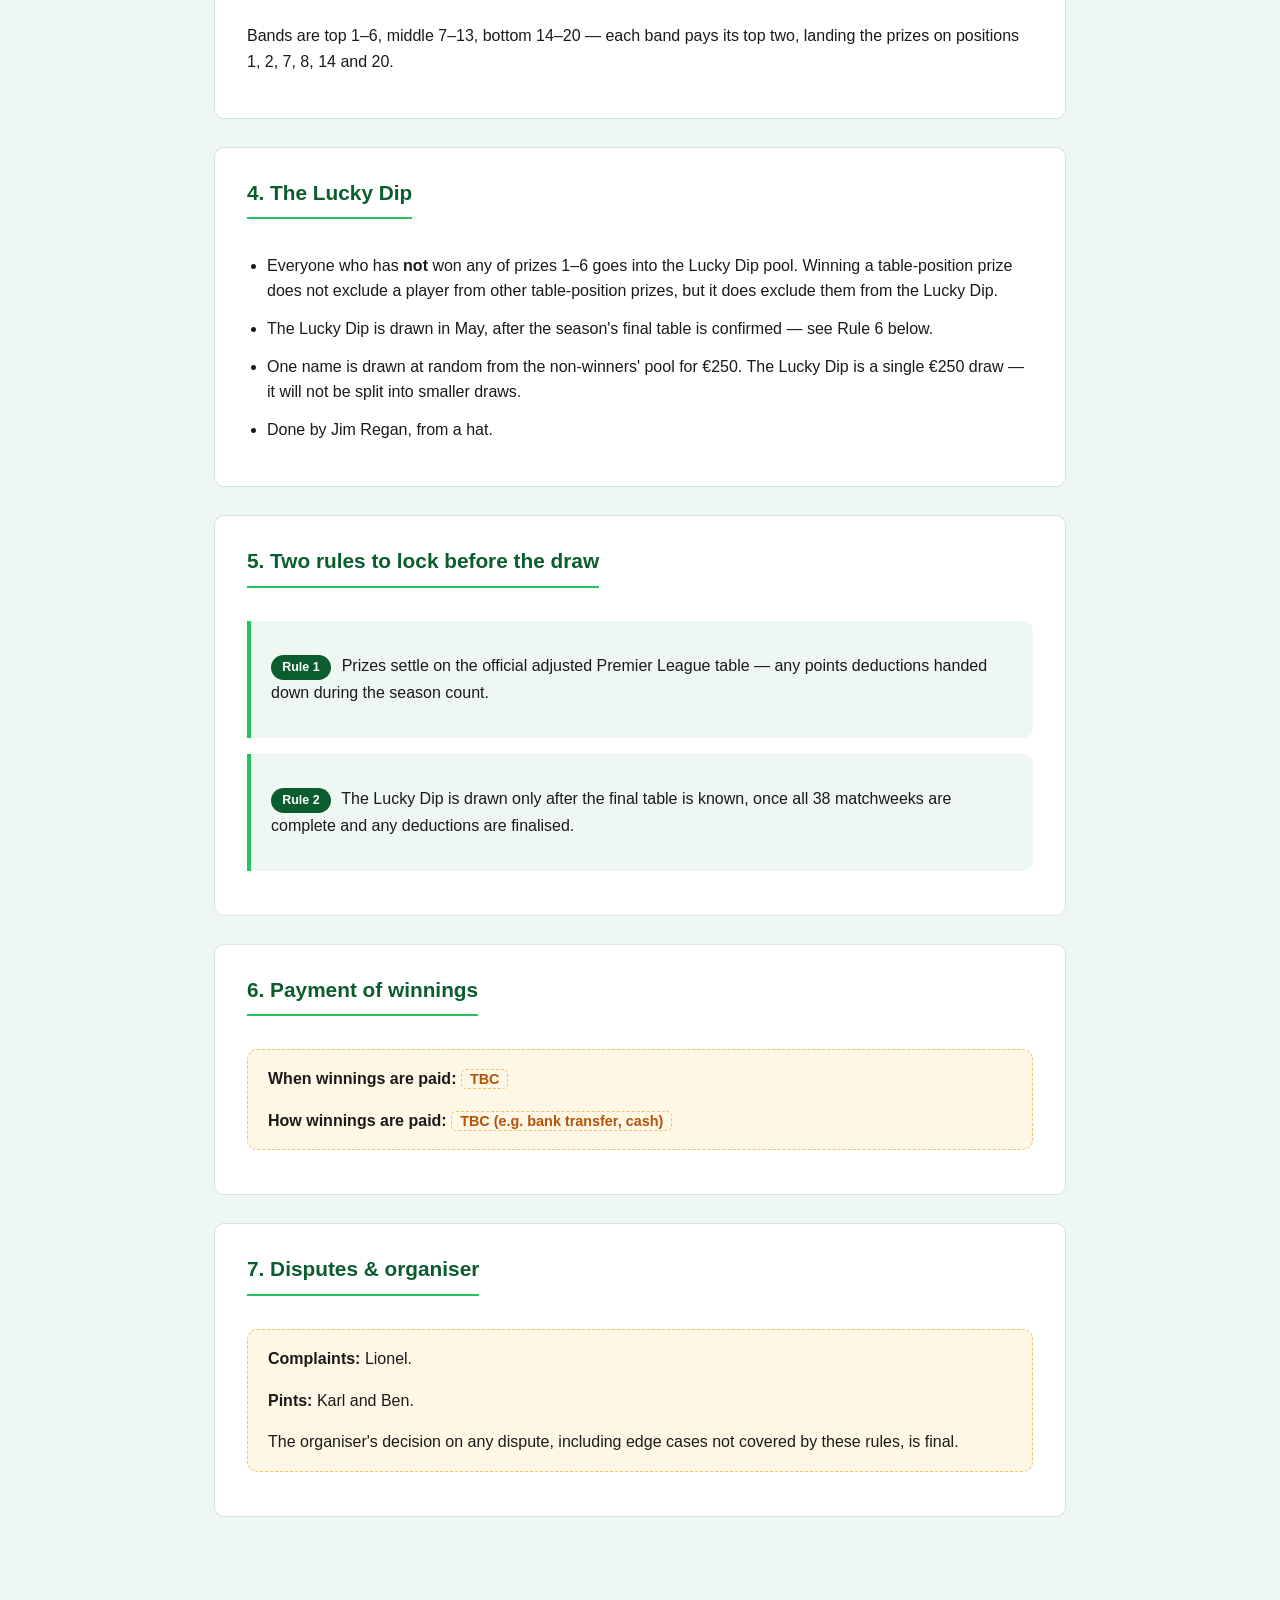
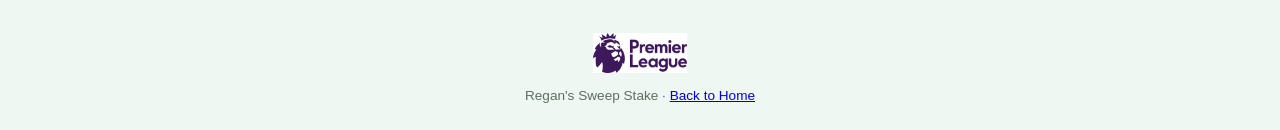
==== commit 6a61ebc1: "Confirm draw method and Lucky Dip as single €250 draw - Rules page draw method set to "Done by Jim R" ====
--- a/rules.html
+++ b/rules.html
@@ -36,7 +36,7 @@
       <h2>2. The draw</h2>
       <div class="placeholder-block">
         <p><strong>Draw date:</strong> 8pm, Thursday 20th, Regan's Bar.</p>
-        <p><strong>Draw method:</strong> <span class="placeholder">TBC (e.g. random.org, names and clubs pulled from a hat, or an online draw tool)</span></p>
+        <p><strong>Draw method:</strong> Done by Jim Regan, from a hat.</p>
         <p>Each player is randomly assigned one of the 20 Premier League clubs. Results are published on the <a href="sweepstake.html">Sweepstake Draw</a> page. Once made, assignments are final and cannot be swapped or traded.</p>
       </div>
     </section>
@@ -76,13 +76,8 @@
       <ul class="rules-list">
         <li>Everyone who has <strong>not</strong> won any of prizes 1&ndash;6 goes into the Lucky Dip pool. Winning a table-position prize does not exclude a player from other table-position prizes, but it does exclude them from the Lucky Dip.</li>
         <li>The Lucky Dip is drawn in May, after the season's final table is confirmed &mdash; see Rule 6 below.</li>
-        <li>One name is drawn at random from the non-winners' pool for &euro;250.</li>
-        <li>
-          <div class="placeholder-block">
-            <p><strong>Decision needed:</strong> keep the Lucky Dip as a single &euro;250 draw, or split it into 5 &times; &euro;50 draws for 11 total winners instead of 7? <span class="placeholder">TBC before entries close</span></p>
-          </div>
-        </li>
-        <li><span class="placeholder">TBC</span> &mdash; draw method for the Lucky Dip (e.g. names in a hat, random.org).</li>
+        <li>One name is drawn at random from the non-winners' pool for &euro;250. The Lucky Dip is a single &euro;250 draw &mdash; it will not be split into smaller draws.</li>
+        <li>Done by Jim Regan, from a hat.</li>
       </ul>
     </section>
 
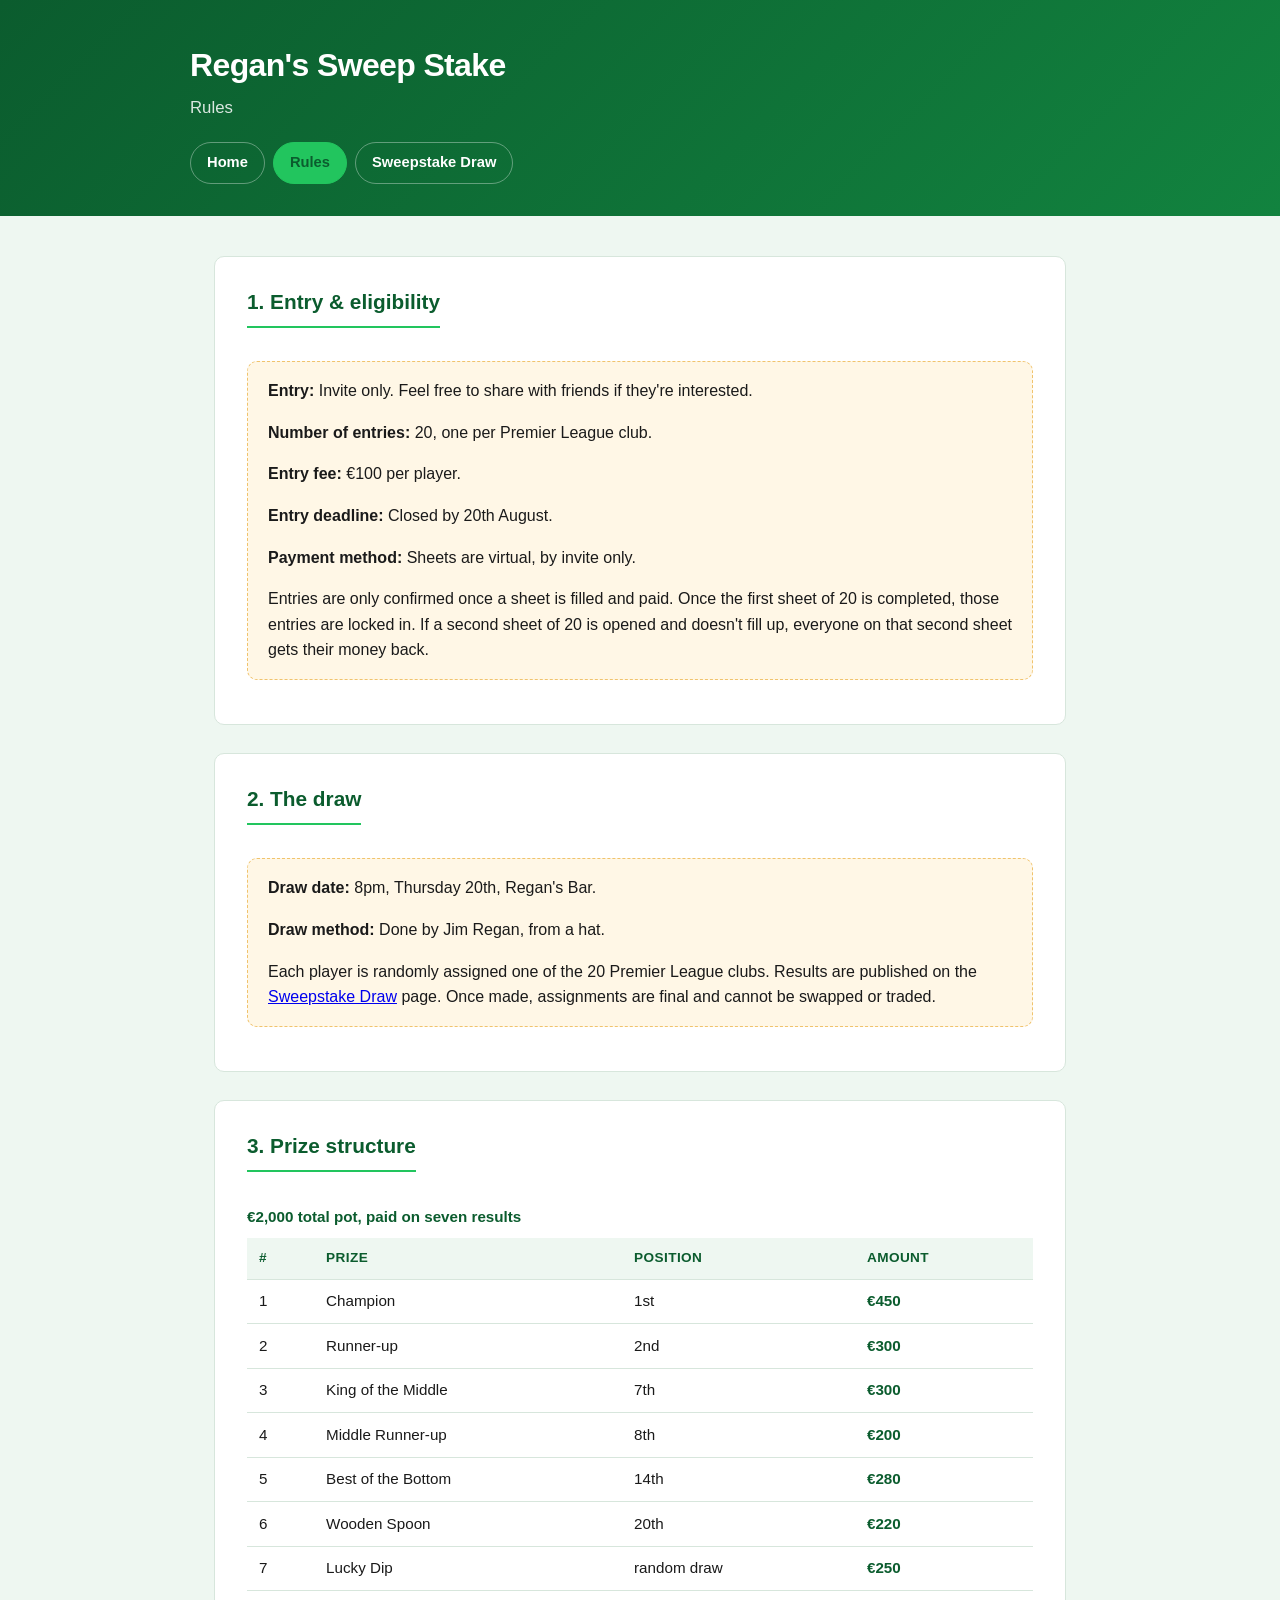
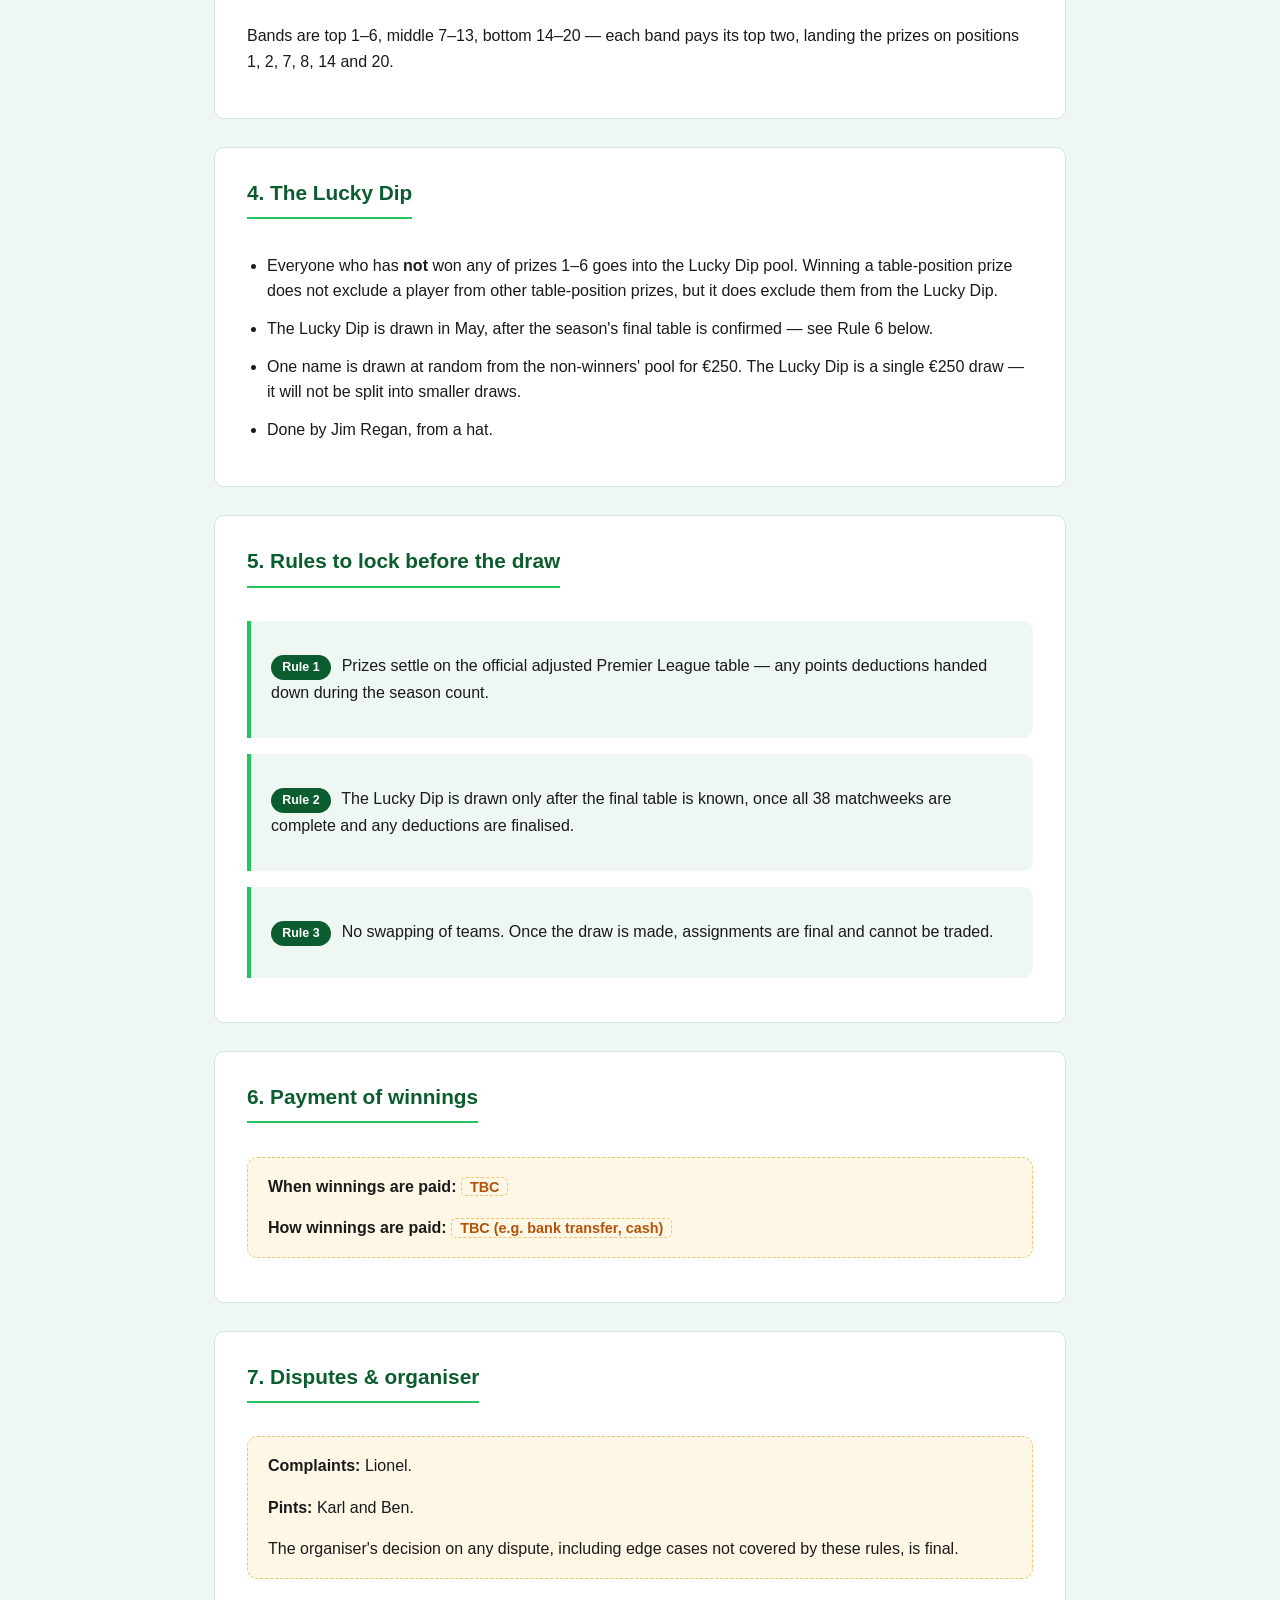
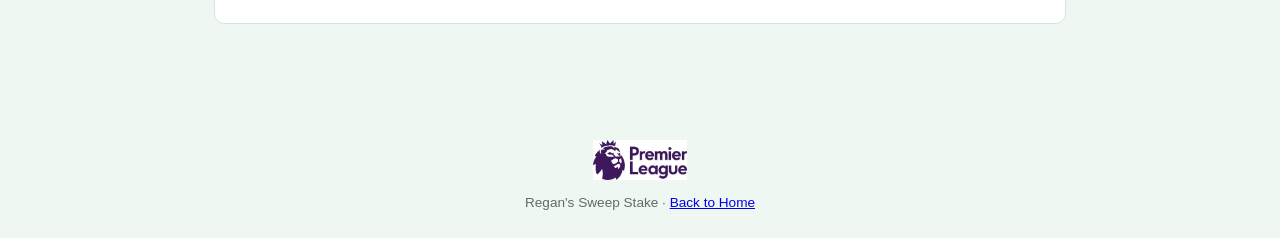
==== commit 52e15907: "Add explicit no-swapping-of-teams rule Adds a third locked rule to the home and rules pages: no swap" ====
--- a/rules.html
+++ b/rules.html
@@ -82,12 +82,15 @@
     </section>
 
     <section>
-      <h2>5. Two rules to lock before the draw</h2>
+      <h2>5. Rules to lock before the draw</h2>
       <div class="callout locked">
         <p><span class="pill">Rule 1</span> Prizes settle on the official adjusted Premier League table &mdash; any points deductions handed down during the season count.</p>
       </div>
       <div class="callout locked">
         <p><span class="pill">Rule 2</span> The Lucky Dip is drawn only after the final table is known, once all 38 matchweeks are complete and any deductions are finalised.</p>
+      </div>
+      <div class="callout locked">
+        <p><span class="pill">Rule 3</span> No swapping of teams. Once the draw is made, assignments are final and cannot be traded.</p>
       </div>
     </section>
 
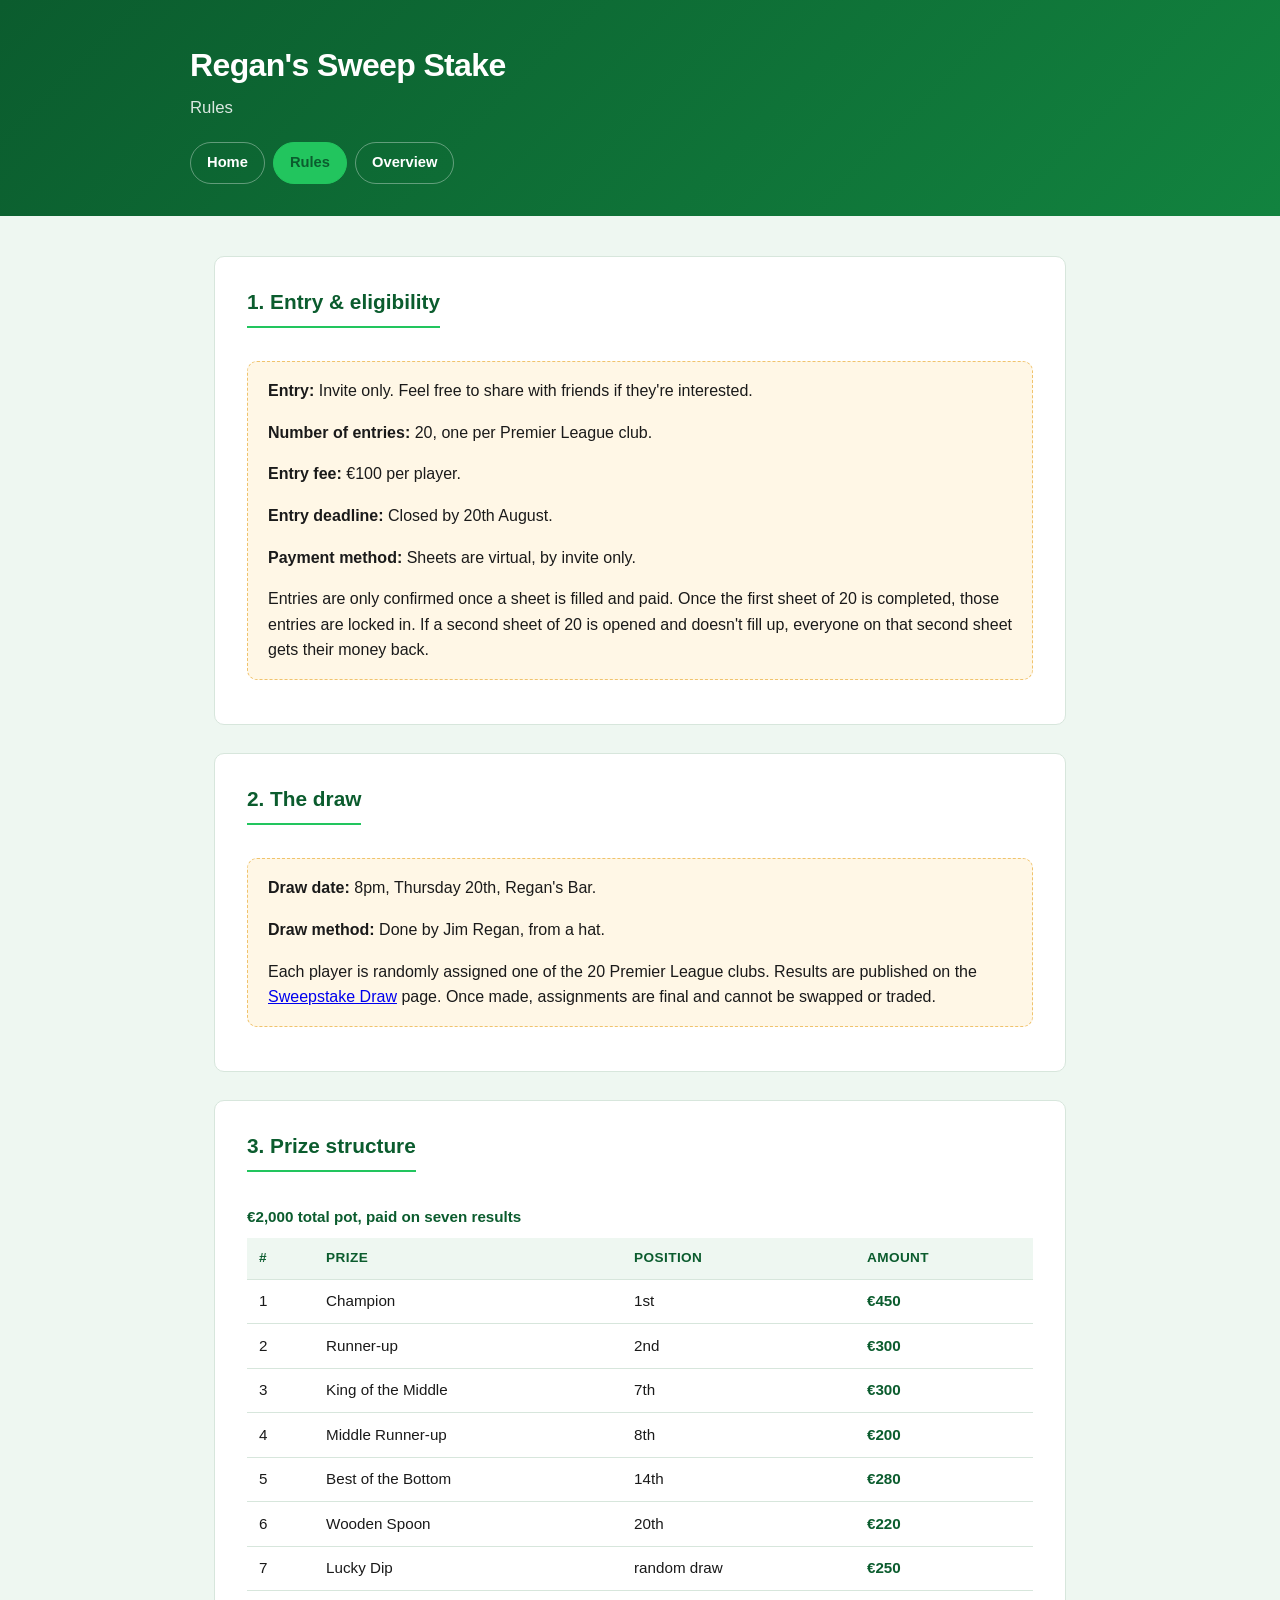
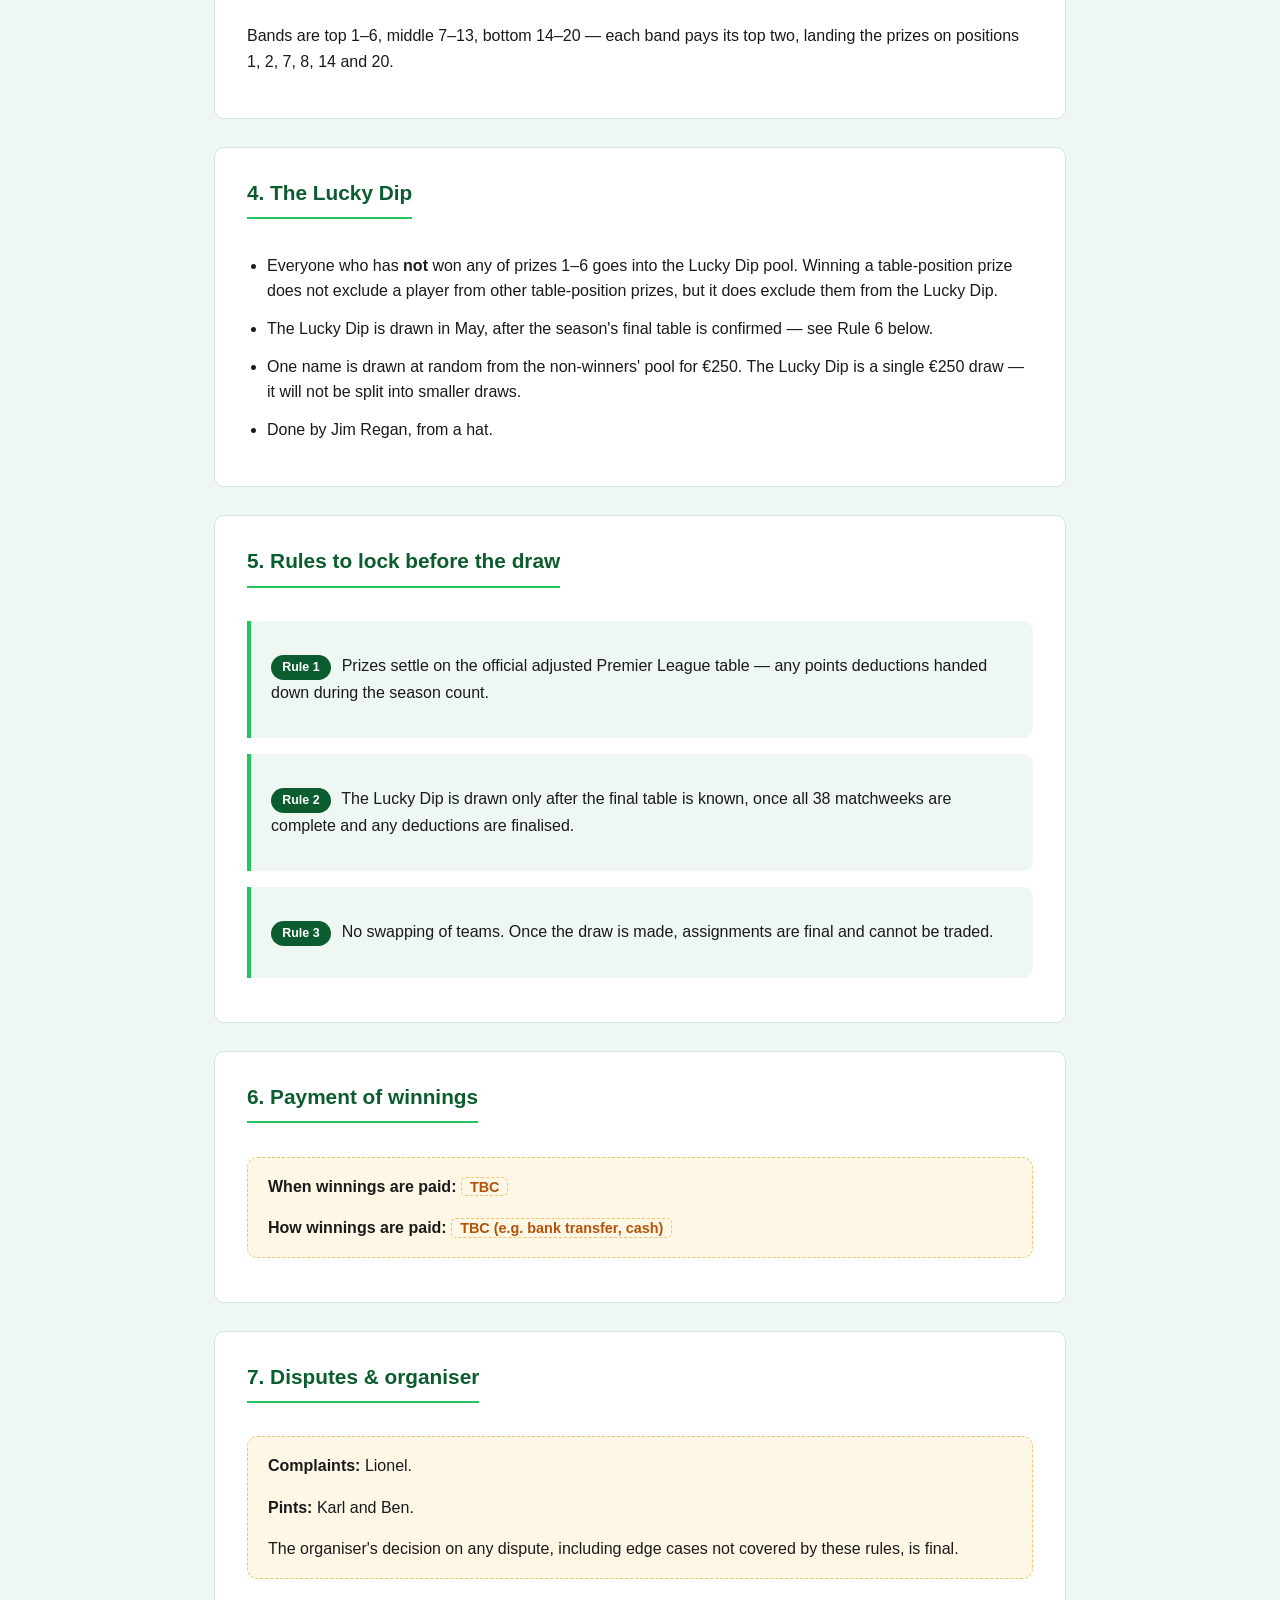
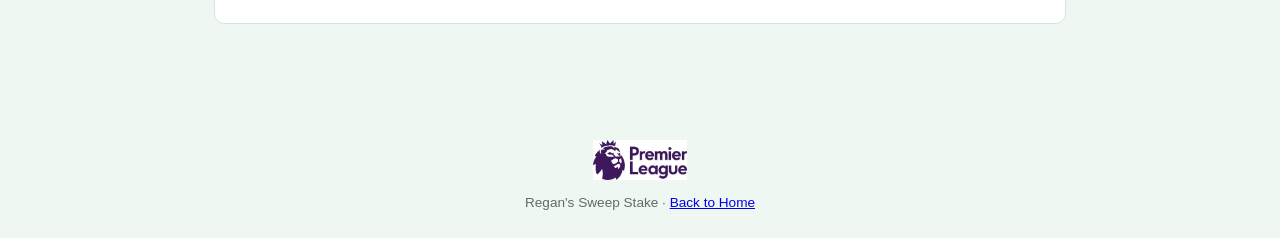
==== commit e81e7599: "Make the sweepstake draw the home page, move overview to its own page The draw table (formerly sweep" ====
--- a/rules.html
+++ b/rules.html
@@ -14,7 +14,7 @@
       <nav class="site-nav">
         <a href="index.html">Home</a>
         <a href="rules.html" class="active">Rules</a>
-        <a href="sweepstake.html">Sweepstake Draw</a>
+        <a href="overview.html">Overview</a>
       </nav>
     </div>
   </header>
@@ -37,7 +37,7 @@
       <div class="placeholder-block">
         <p><strong>Draw date:</strong> 8pm, Thursday 20th, Regan's Bar.</p>
         <p><strong>Draw method:</strong> Done by Jim Regan, from a hat.</p>
-        <p>Each player is randomly assigned one of the 20 Premier League clubs. Results are published on the <a href="sweepstake.html">Sweepstake Draw</a> page. Once made, assignments are final and cannot be swapped or traded.</p>
+        <p>Each player is randomly assigned one of the 20 Premier League clubs. Results are published on the <a href="index.html">Sweepstake Draw</a> page. Once made, assignments are final and cannot be swapped or traded.</p>
       </div>
     </section>
 
--- a/assets/style.css
+++ b/assets/style.css
@@ -171,6 +171,14 @@
 .placeholder-block p:first-child { margin-top: 0; }
 .placeholder-block p:last-child { margin-bottom: 0; }
 
+.placeholder-block summary.section-summary {
+  margin: 0.75rem 0 1rem;
+}
+
+.placeholder-block summary.section-summary span {
+  font-size: 1rem;
+}
+
 .payment-options {
   display: flex;
   flex-wrap: wrap;
